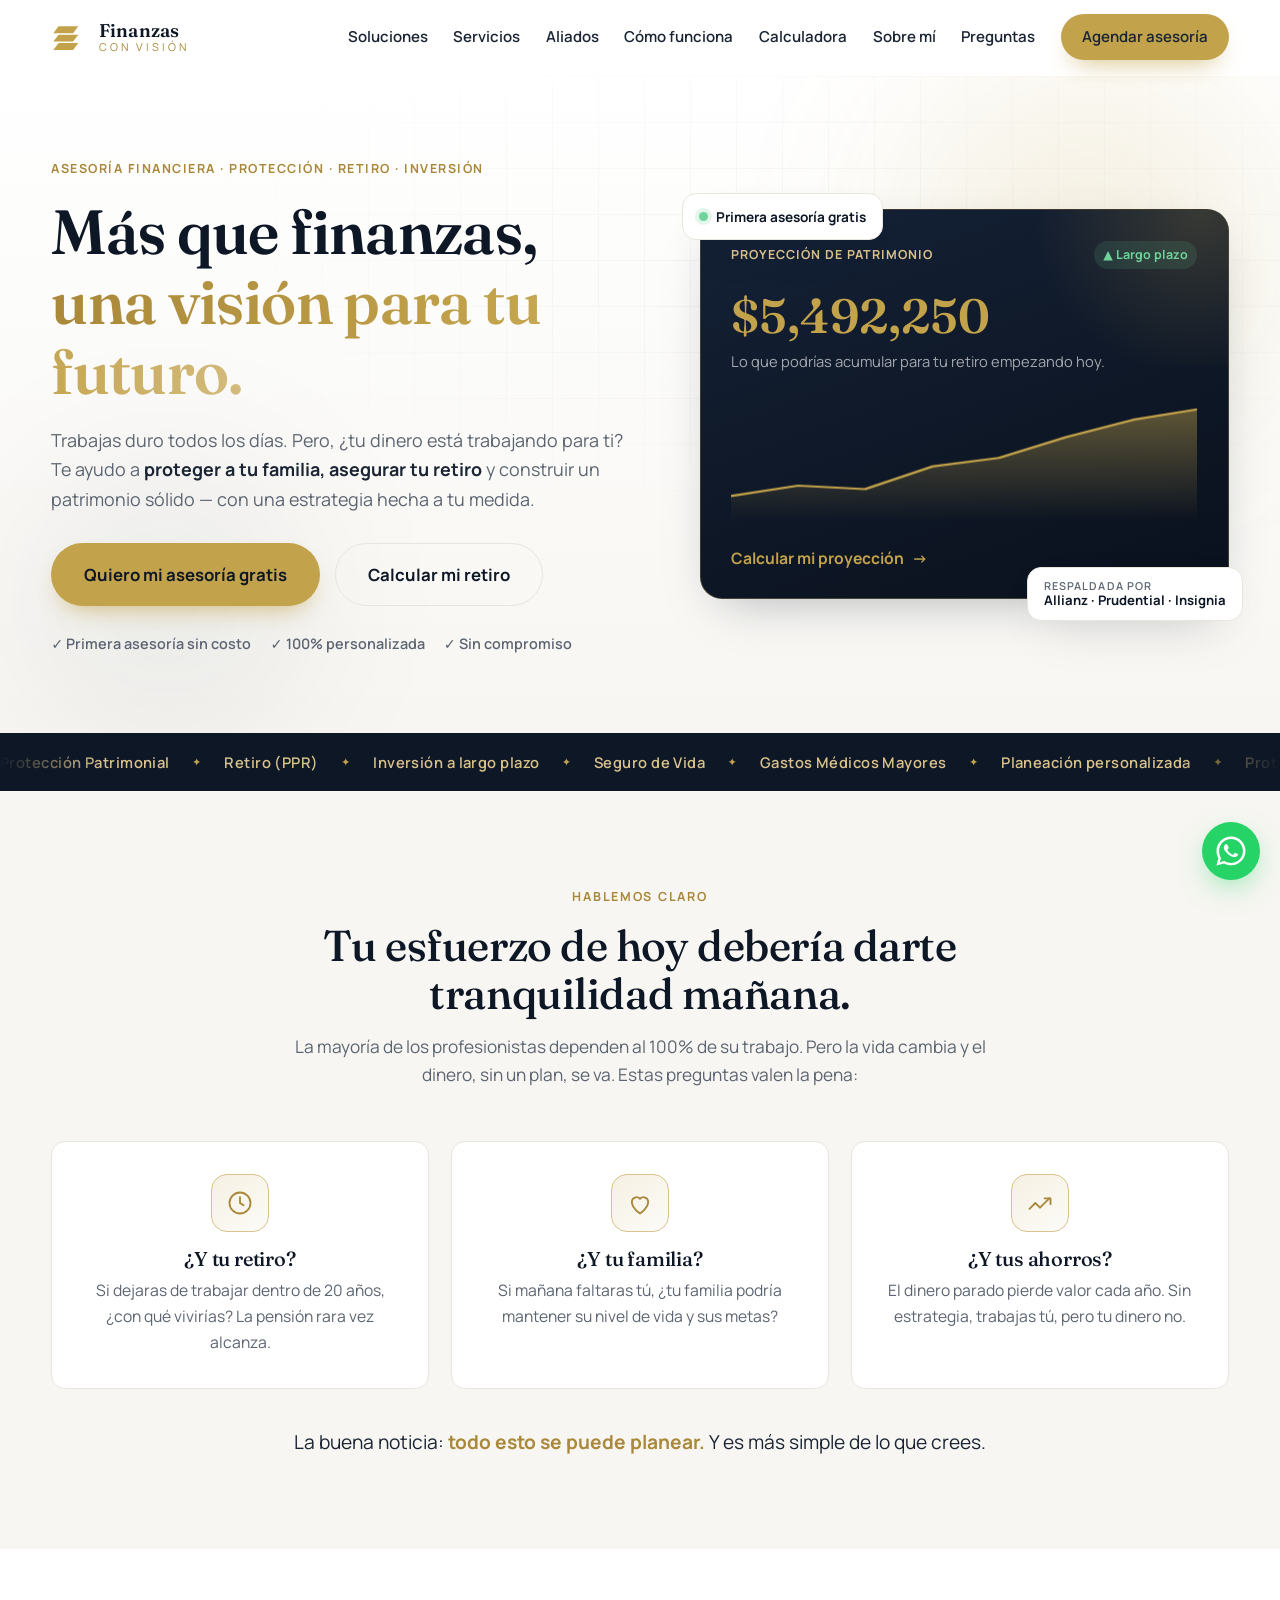
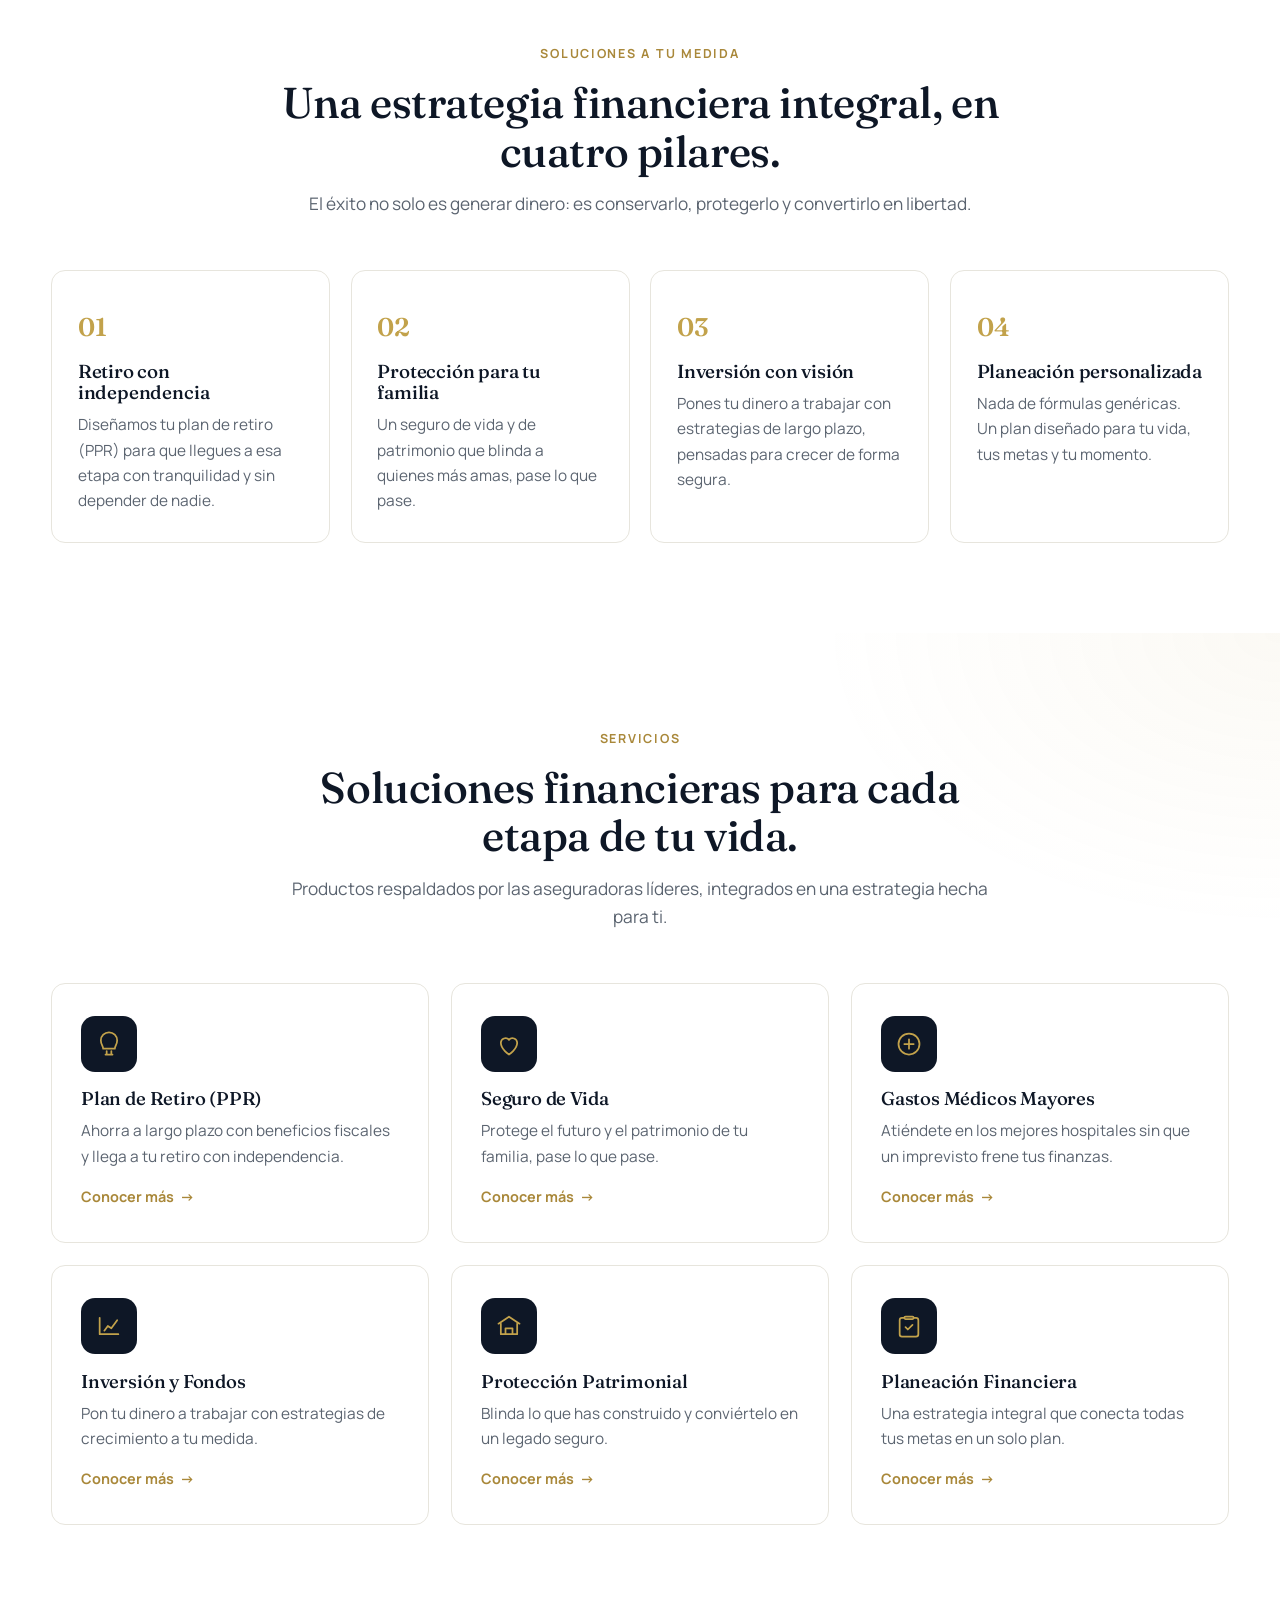
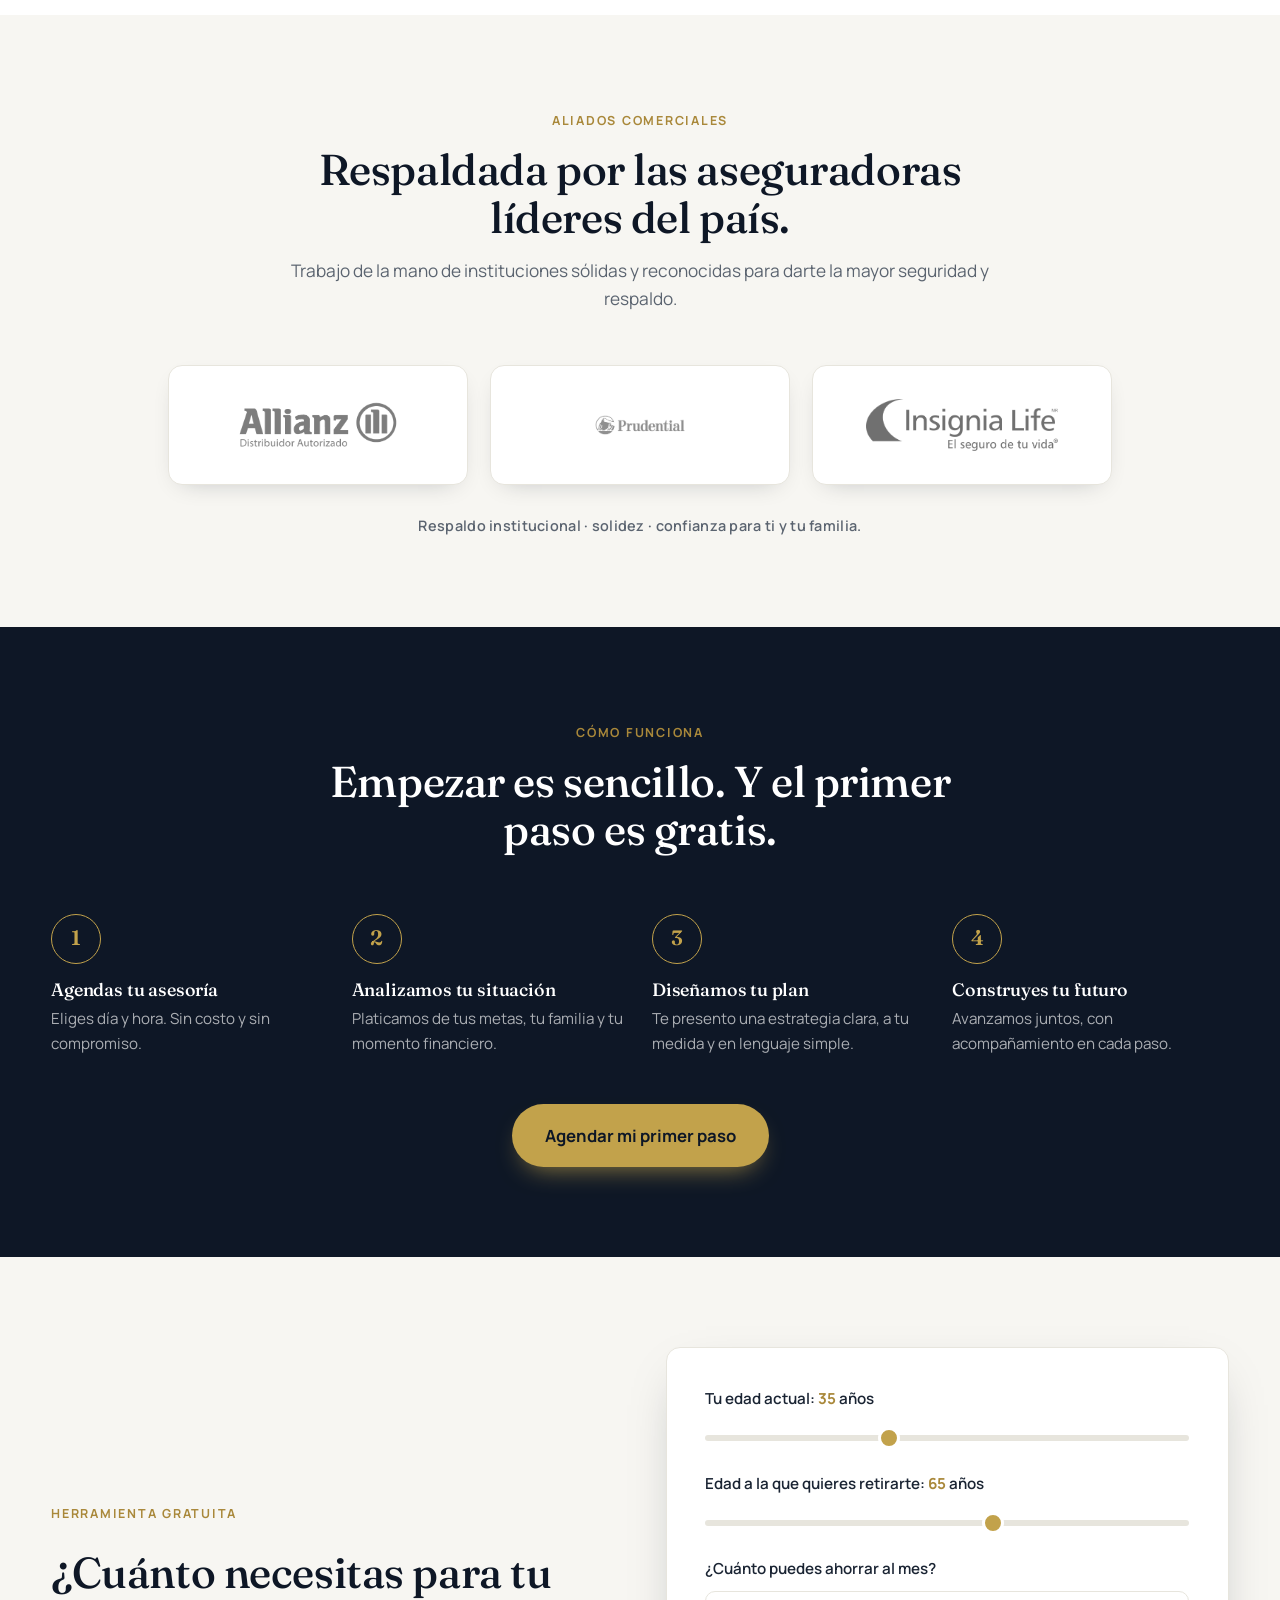
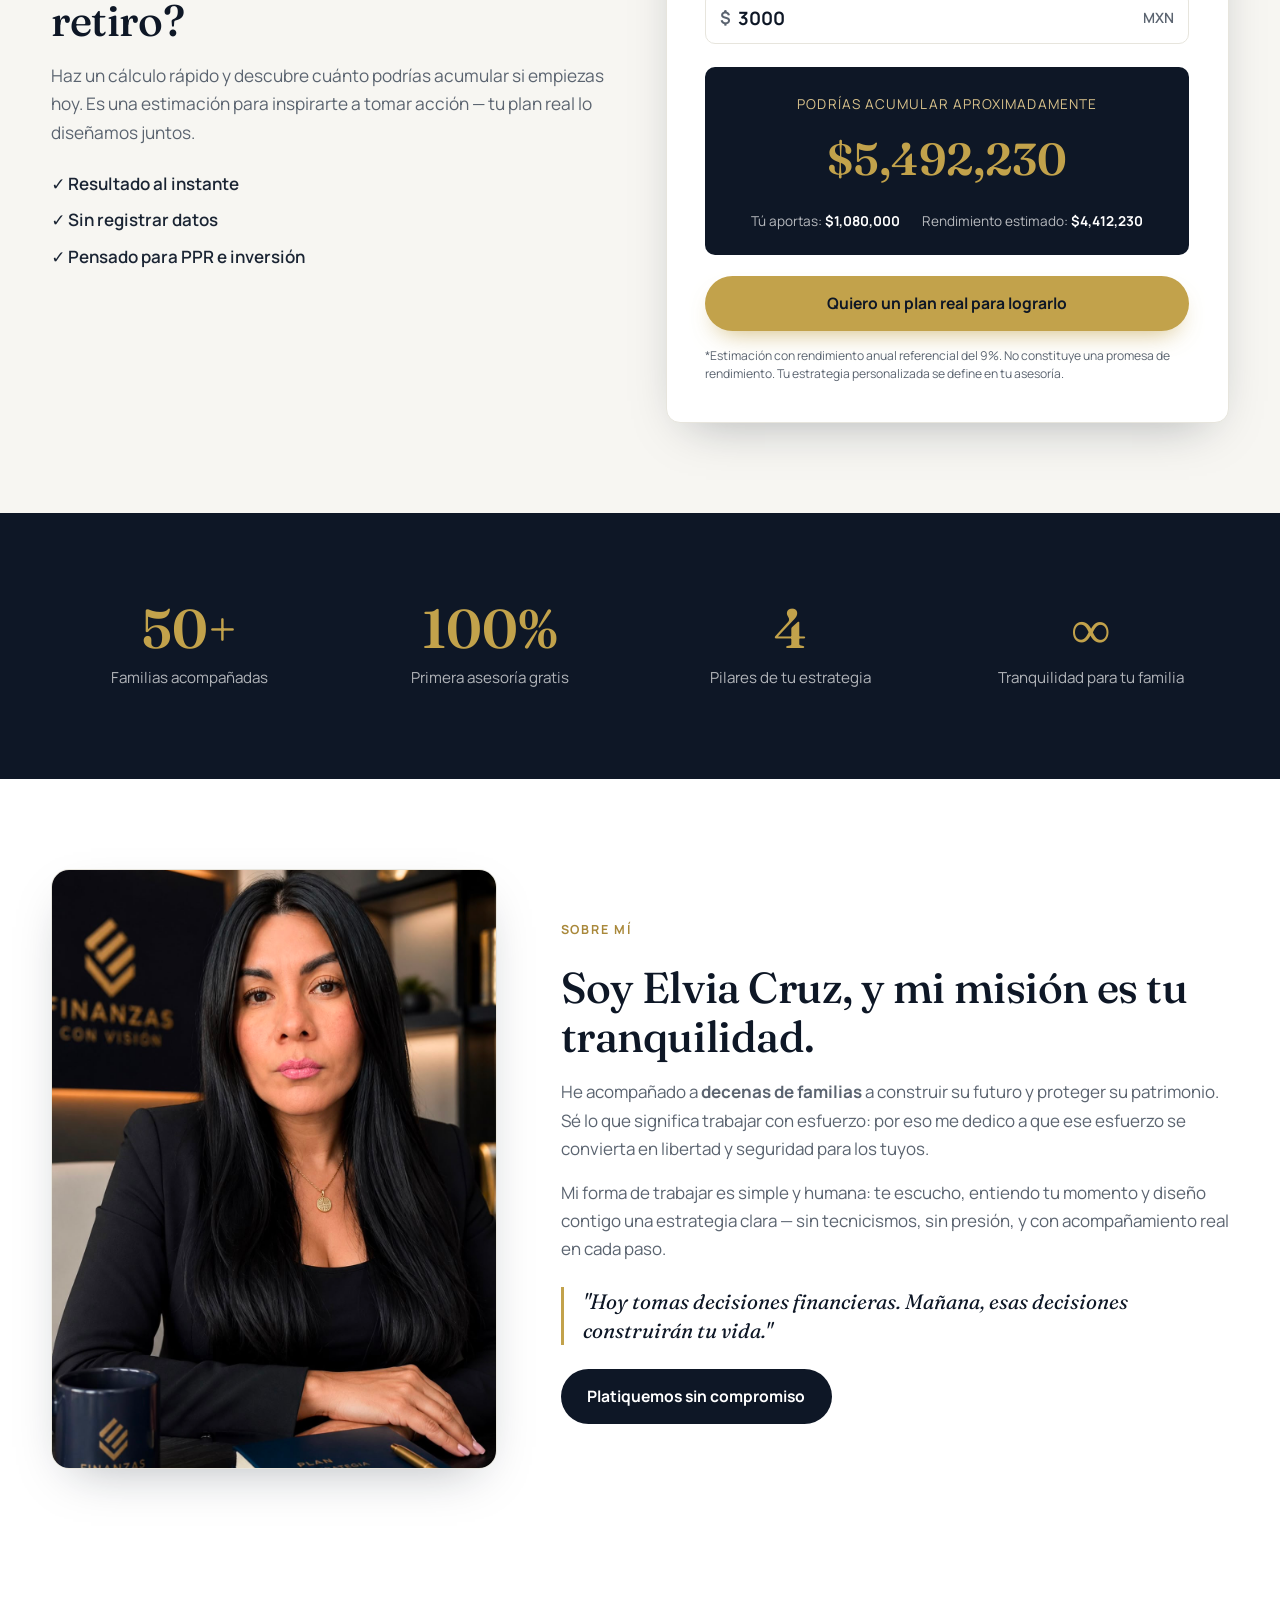
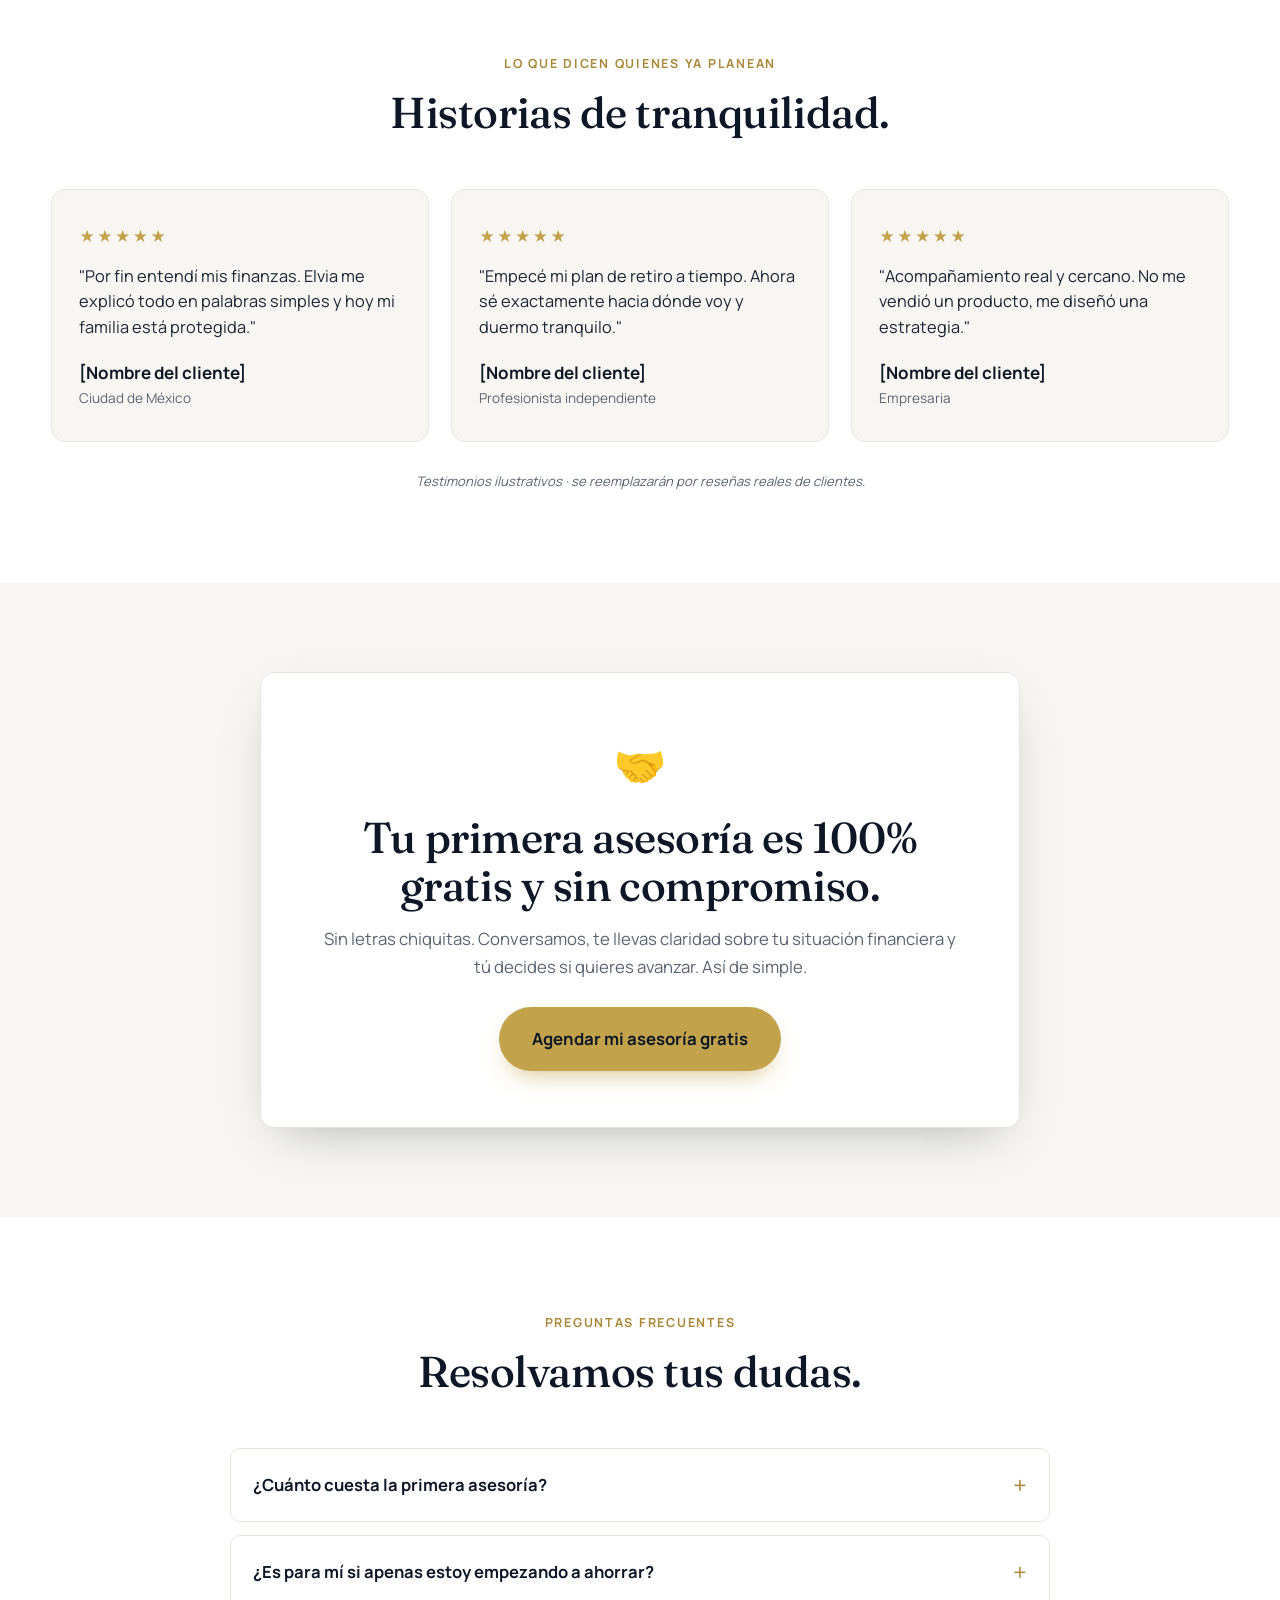
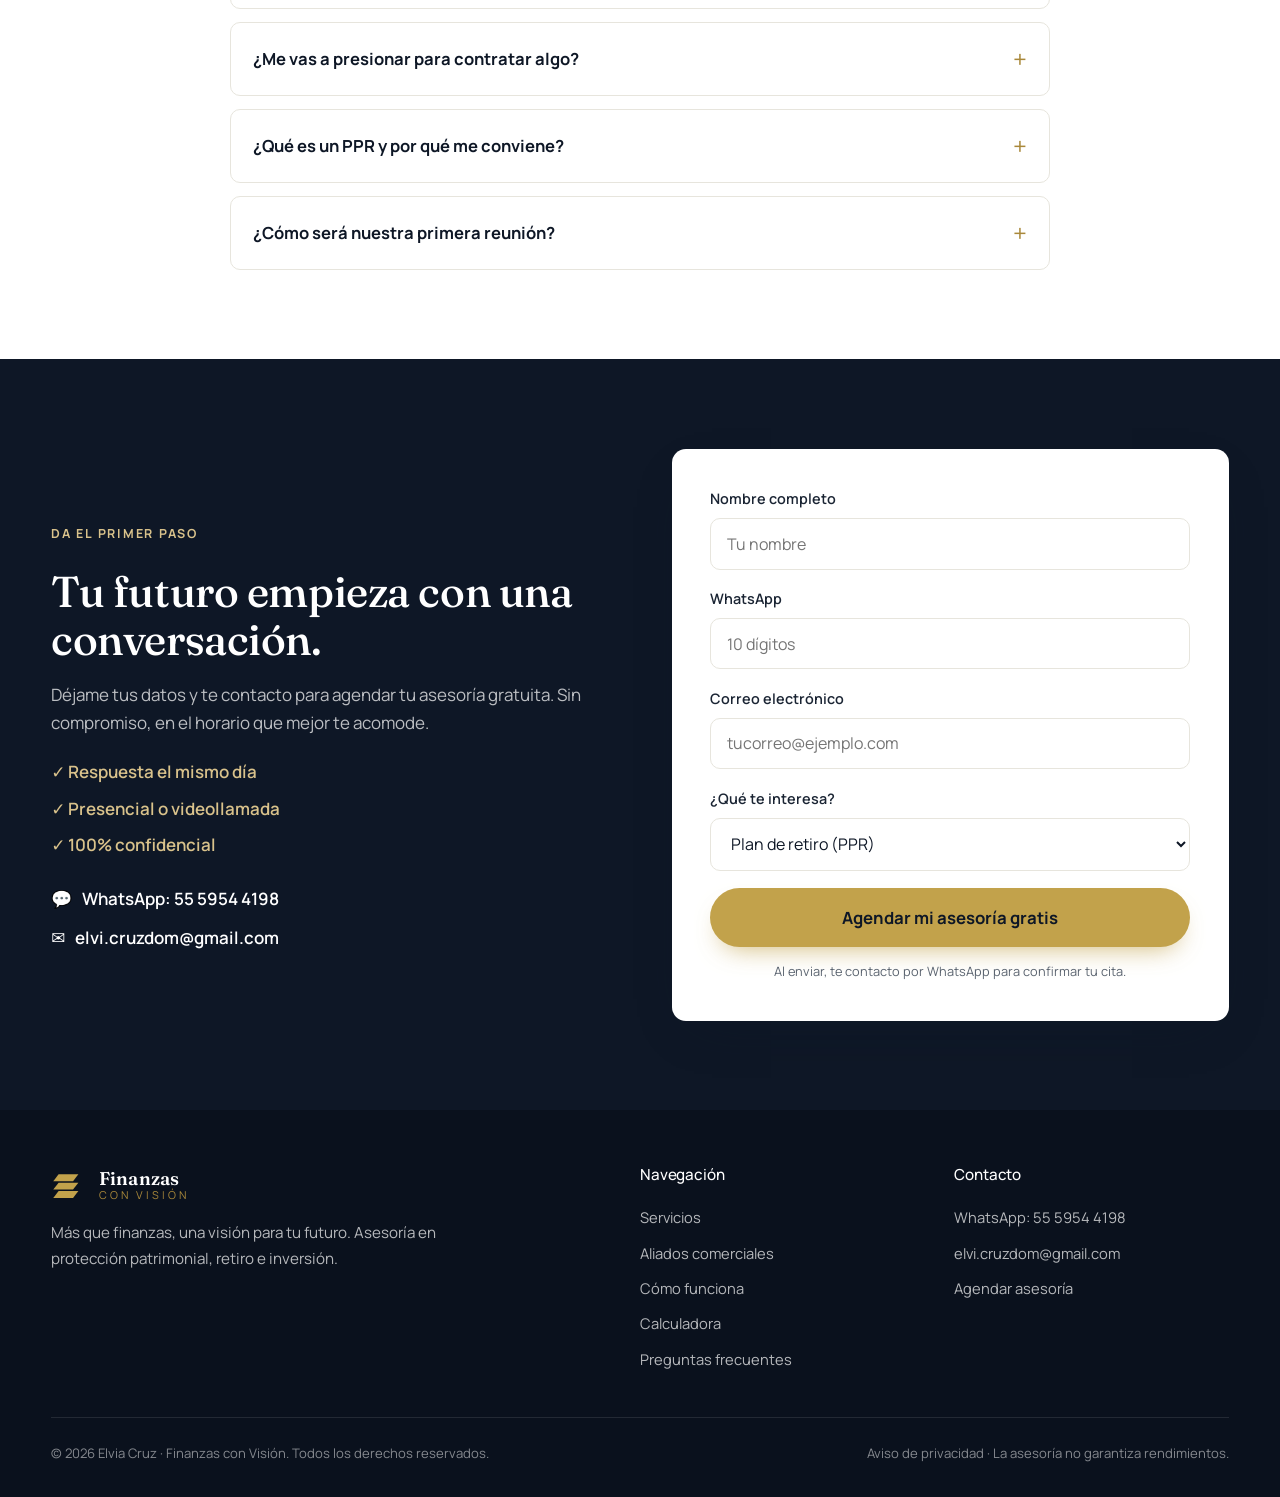
==== index.html @ ceccd6d0 "Add files via upload" ====
<!DOCTYPE html>
<html lang="es-MX">
<head>
  <meta charset="UTF-8" />
  <meta name="viewport" content="width=device-width, initial-scale=1.0" />
  <title>Elvia Cruz | Finanzas con Visión — Protege tu patrimonio, asegura tu retiro</title>
  <meta name="description" content="Más que finanzas, una visión para tu futuro. Asesoría financiera personalizada en protección patrimonial, retiro e inversión. Agenda tu primera asesoría gratis con Elvia Cruz." />
  <meta name="theme-color" content="#0E1726" />

  <!-- Open Graph -->
  <meta property="og:title" content="Elvia Cruz | Finanzas con Visión" />
  <meta property="og:description" content="Más que finanzas, una visión para tu futuro. Protege a tu familia y asegura tu retiro con una estrategia financiera a tu medida." />
  <meta property="og:type" content="website" />
  <meta property="og:image" content="assets/Elvy.jpeg" />

  <!-- Fonts -->
  <link rel="preconnect" href="https://fonts.googleapis.com" />
  <link rel="preconnect" href="https://fonts.gstatic.com" crossorigin />
  <link href="https://fonts.googleapis.com/css2?family=Fraunces:opsz,wght@9..144,400;9..144,500;9..144,600&family=Manrope:wght@400;500;600;700&display=swap" rel="stylesheet" />

  <link rel="icon" type="image/svg+xml" href="assets/logo.svg" />
  <link rel="stylesheet" href="css/index/index.css" />

  <!-- ===== META PIXEL (reemplazar PIXEL_ID) ===== -->
  <!-- <script>
    !function(f,b,e,v,n,t,s){if(f.fbq)return;n=f.fbq=function(){n.callMethod?
    n.callMethod.apply(n,arguments):n.queue.push(arguments)};if(!f._fbq)f._fbq=n;
    n.push=n;n.loaded=!0;n.version='2.0';n.queue=[];t=b.createElement(e);t.async=!0;
    t.src=v;s=b.getElementsByTagName(e)[0];s.parentNode.insertBefore(t,s)}(window,
    document,'script','https://connect.facebook.net/en_US/fbevents.js');
    fbq('init', 'PIXEL_ID'); fbq('track', 'PageView');
  </script> -->
</head>
<body>

  <!-- Barra de progreso de scroll -->
  <div class="scroll-progress" id="scrollProgress" aria-hidden="true"></div>

  <!-- ============ HEADER ============ -->
  <header class="site-header" id="header">
    <div class="container header-inner">
      <a href="#inicio" class="brand" aria-label="Finanzas con Visión - Inicio">
        <img src="assets/logo.svg" alt="" class="brand-mark" width="40" height="40" />
        <span class="brand-text">
          <strong>Finanzas</strong>
          <em>con visión</em>
        </span>
      </a>

      <nav class="nav" id="nav" aria-label="Navegación principal">
        <a href="#beneficios">Soluciones</a>
        <a href="#servicios">Servicios</a>
        <a href="#aliados">Aliados</a>
        <a href="#proceso">Cómo funciona</a>
        <a href="#calculadora">Calculadora</a>
        <a href="#sobre-mi">Sobre mí</a>
        <a href="#faq">Preguntas</a>
        <a href="#agenda" class="btn btn-gold nav-cta">Agendar asesoría</a>
      </nav>

      <button class="nav-toggle" id="navToggle" aria-label="Abrir menú" aria-expanded="false">
        <span></span><span></span><span></span>
      </button>
    </div>
  </header>

  <main>
    <!-- ============ HERO ============ -->
    <section class="hero" id="inicio">
      <div class="container hero-grid">
        <div class="hero-copy reveal">
          <span class="eyebrow">Asesoría financiera · Protección · Retiro · Inversión</span>
          <h1>Más que finanzas,<br><span class="text-gold">una visión para tu futuro.</span></h1>
          <p class="hero-sub">
            Trabajas duro todos los días. Pero, ¿tu dinero está trabajando para ti?
            Te ayudo a <strong>proteger a tu familia, asegurar tu retiro</strong> y construir
            un patrimonio sólido — con una estrategia hecha a tu medida.
          </p>
          <div class="hero-cta">
            <a href="#agenda" class="btn btn-gold btn-lg" data-cta="hero-agenda">Quiero mi asesoría gratis</a>
            <a href="#calculadora" class="btn btn-ghost btn-lg">Calcular mi retiro</a>
          </div>
          <ul class="hero-trust">
            <li>✓ Primera asesoría sin costo</li>
            <li>✓ 100% personalizada</li>
            <li>✓ Sin compromiso</li>
          </ul>
        </div>

        <div class="hero-visual reveal" data-delay="120">
          <div class="visual-card">
            <div class="visual-card-head">
              <span class="visual-tag">Proyección de patrimonio</span>
              <span class="visual-trend">▲ Largo plazo</span>
            </div>
            <strong class="visual-figure" id="heroFigure" data-to="5492250">$0</strong>
            <span class="visual-sub">Lo que podrías acumular para tu retiro empezando hoy.</span>

            <svg class="visual-chart" viewBox="0 0 320 150" preserveAspectRatio="none" aria-hidden="true">
              <defs>
                <linearGradient id="areaGrad" x1="0" y1="0" x2="0" y2="1">
                  <stop offset="0%" stop-color="#C2A24B" stop-opacity=".45" />
                  <stop offset="100%" stop-color="#C2A24B" stop-opacity="0" />
                </linearGradient>
              </defs>
              <path class="chart-area" d="M0,120 L46,108 L92,112 L138,86 L184,76 L230,52 L276,32 L320,20 L320,150 L0,150 Z" fill="url(#areaGrad)" />
              <path class="chart-line" d="M0,120 L46,108 L92,112 L138,86 L184,76 L230,52 L276,32 L320,20" fill="none" stroke="#C2A24B" stroke-width="2.5" stroke-linecap="round" stroke-linejoin="round" />
            </svg>

            <a href="#calculadora" class="visual-cta">Calcular mi proyección <span aria-hidden="true">→</span></a>
          </div>

          <div class="visual-pill visual-pill--top">
            <span class="pill-dot" aria-hidden="true"></span>
            Primera asesoría gratis
          </div>
          <div class="visual-pill visual-pill--bottom">
            <span class="pill-label">Respaldada por</span>
            <strong>Allianz · Prudential · Insignia</strong>
          </div>
        </div>
      </div>
      <div class="hero-bg" aria-hidden="true">
        <span class="aurora aurora-1"></span>
        <span class="aurora aurora-2"></span>
        <span class="grid-overlay"></span>
      </div>
    </section>

    <!-- ============ MARQUEE / VALORES ============ -->
    <div class="strip" aria-hidden="true">
      <div class="marquee">
        <div class="marquee-track">
          <span>Protección Patrimonial</span><i>✦</i>
          <span>Retiro (PPR)</span><i>✦</i>
          <span>Inversión a largo plazo</span><i>✦</i>
          <span>Seguro de Vida</span><i>✦</i>
          <span>Gastos Médicos Mayores</span><i>✦</i>
          <span>Planeación personalizada</span><i>✦</i>
          <span>Protección Patrimonial</span><i>✦</i>
          <span>Retiro (PPR)</span><i>✦</i>
          <span>Inversión a largo plazo</span><i>✦</i>
          <span>Seguro de Vida</span><i>✦</i>
          <span>Gastos Médicos Mayores</span><i>✦</i>
          <span>Planeación personalizada</span><i>✦</i>
        </div>
      </div>
    </div>

    <!-- ============ PROBLEMA ============ -->
    <section class="section problema" id="problema">
      <div class="container">
        <div class="section-head reveal">
          <span class="kicker">Hablemos claro</span>
          <h2>Tu esfuerzo de hoy debería darte tranquilidad mañana.</h2>
          <p class="section-lead">
            La mayoría de los profesionistas dependen al 100% de su trabajo. Pero la vida cambia
            y el dinero, sin un plan, se va. Estas preguntas valen la pena:
          </p>
        </div>
        <div class="cards-3">
          <article class="pain-card reveal">
            <span class="pain-icon" aria-hidden="true">
              <svg viewBox="0 0 24 24" fill="none" stroke="currentColor" stroke-width="1.6" stroke-linecap="round" stroke-linejoin="round"><circle cx="12" cy="12" r="9"/><path d="M12 7v5l3 2"/></svg>
            </span>
            <h3>¿Y tu retiro?</h3>
            <p>Si dejaras de trabajar dentro de 20 años, ¿con qué vivirías? La pensión rara vez alcanza.</p>
          </article>
          <article class="pain-card reveal" data-delay="100">
            <span class="pain-icon" aria-hidden="true">
              <svg viewBox="0 0 24 24" fill="none" stroke="currentColor" stroke-width="1.6" stroke-linecap="round" stroke-linejoin="round"><path d="M12 21s-7-4.5-7-10a4 4 0 0 1 7-2.6A4 4 0 0 1 19 11c0 5.5-7 10-7 10z"/></svg>
            </span>
            <h3>¿Y tu familia?</h3>
            <p>Si mañana faltaras tú, ¿tu familia podría mantener su nivel de vida y sus metas?</p>
          </article>
          <article class="pain-card reveal" data-delay="200">
            <span class="pain-icon" aria-hidden="true">
              <svg viewBox="0 0 24 24" fill="none" stroke="currentColor" stroke-width="1.6" stroke-linecap="round" stroke-linejoin="round"><path d="M3 17l5-5 4 4 8-8"/><path d="M16 8h5v5"/></svg>
            </span>
            <h3>¿Y tus ahorros?</h3>
            <p>El dinero parado pierde valor cada año. Sin estrategia, trabajas tú, pero tu dinero no.</p>
          </article>
        </div>
        <p class="problema-close reveal">
          La buena noticia: <strong>todo esto se puede planear.</strong> Y es más simple de lo que crees.
        </p>
      </div>
    </section>

    <!-- ============ BENEFICIOS / PILARES ============ -->
    <section class="section beneficios" id="beneficios">
      <div class="container">
        <div class="section-head reveal">
          <span class="kicker">Soluciones a tu medida</span>
          <h2>Una estrategia financiera integral, en cuatro pilares.</h2>
          <p class="section-lead">El éxito no solo es generar dinero: es conservarlo, protegerlo y convertirlo en libertad.</p>
        </div>
        <div class="cards-4">
          <article class="benefit-card reveal">
            <span class="benefit-num">01</span>
            <h3>Retiro con independencia</h3>
            <p>Diseñamos tu plan de retiro (PPR) para que llegues a esa etapa con tranquilidad y sin depender de nadie.</p>
          </article>
          <article class="benefit-card reveal" data-delay="80">
            <span class="benefit-num">02</span>
            <h3>Protección para tu familia</h3>
            <p>Un seguro de vida y de patrimonio que blinda a quienes más amas, pase lo que pase.</p>
          </article>
          <article class="benefit-card reveal" data-delay="160">
            <span class="benefit-num">03</span>
            <h3>Inversión con visión</h3>
            <p>Pones tu dinero a trabajar con estrategias de largo plazo, pensadas para crecer de forma segura.</p>
          </article>
          <article class="benefit-card reveal" data-delay="240">
            <span class="benefit-num">04</span>
            <h3>Planeación personalizada</h3>
            <p>Nada de fórmulas genéricas. Un plan diseñado para tu vida, tus metas y tu momento.</p>
          </article>
        </div>
      </div>
    </section>

    <!-- ============ SERVICIOS ============ -->
    <section class="section servicios" id="servicios">
      <div class="container">
        <div class="section-head reveal">
          <span class="kicker">Servicios</span>
          <h2>Soluciones financieras para cada etapa de tu vida.</h2>
          <p class="section-lead">Productos respaldados por las aseguradoras líderes, integrados en una estrategia hecha para ti.</p>
        </div>
        <div class="services-grid">
          <a class="service-card reveal" href="retiro.html">
            <span class="service-icon" aria-hidden="true">
              <svg viewBox="0 0 24 24" fill="none" stroke="currentColor" stroke-width="1.5" stroke-linecap="round" stroke-linejoin="round"><path d="M12 2a7 7 0 0 1 7 7c0 3-2 5-2 7H7c0-2-2-4-2-7a7 7 0 0 1 7-7z"/><path d="M9 21h6M10 18v3M14 18v3"/></svg>
            </span>
            <h3>Plan de Retiro (PPR)</h3>
            <p>Ahorra a largo plazo con beneficios fiscales y llega a tu retiro con independencia.</p>
            <span class="service-more">Conocer más <span aria-hidden="true">→</span></span>
          </a>
          <a class="service-card reveal" data-delay="80" href="seguro-vida.html">
            <span class="service-icon" aria-hidden="true">
              <svg viewBox="0 0 24 24" fill="none" stroke="currentColor" stroke-width="1.5" stroke-linecap="round" stroke-linejoin="round"><path d="M12 21s-7-4.5-7-10a4 4 0 0 1 7-2.6A4 4 0 0 1 19 11c0 5.5-7 10-7 10z"/></svg>
            </span>
            <h3>Seguro de Vida</h3>
            <p>Protege el futuro y el patrimonio de tu familia, pase lo que pase.</p>
            <span class="service-more">Conocer más <span aria-hidden="true">→</span></span>
          </a>
          <a class="service-card reveal" data-delay="160" href="gastos-medicos.html">
            <span class="service-icon" aria-hidden="true">
              <svg viewBox="0 0 24 24" fill="none" stroke="currentColor" stroke-width="1.5" stroke-linecap="round" stroke-linejoin="round"><path d="M12 8v8M8 12h8"/><circle cx="12" cy="12" r="9"/></svg>
            </span>
            <h3>Gastos Médicos Mayores</h3>
            <p>Atiéndete en los mejores hospitales sin que un imprevisto frene tus finanzas.</p>
            <span class="service-more">Conocer más <span aria-hidden="true">→</span></span>
          </a>
          <a class="service-card reveal" data-delay="240" href="inversion.html">
            <span class="service-icon" aria-hidden="true">
              <svg viewBox="0 0 24 24" fill="none" stroke="currentColor" stroke-width="1.5" stroke-linecap="round" stroke-linejoin="round"><path d="M4 19V5M4 19h16M8 16l3-4 3 2 5-7"/></svg>
            </span>
            <h3>Inversión y Fondos</h3>
            <p>Pon tu dinero a trabajar con estrategias de crecimiento a tu medida.</p>
            <span class="service-more">Conocer más <span aria-hidden="true">→</span></span>
          </a>
          <a class="service-card reveal" data-delay="320" href="proteccion-patrimonial.html">
            <span class="service-icon" aria-hidden="true">
              <svg viewBox="0 0 24 24" fill="none" stroke="currentColor" stroke-width="1.5" stroke-linecap="round" stroke-linejoin="round"><path d="M3 10l9-6 9 6"/><path d="M5 10v9h14v-9M9 19v-5h6v5"/></svg>
            </span>
            <h3>Protección Patrimonial</h3>
            <p>Blinda lo que has construido y conviértelo en un legado seguro.</p>
            <span class="service-more">Conocer más <span aria-hidden="true">→</span></span>
          </a>
          <a class="service-card reveal" data-delay="400" href="planeacion-financiera.html">
            <span class="service-icon" aria-hidden="true">
              <svg viewBox="0 0 24 24" fill="none" stroke="currentColor" stroke-width="1.5" stroke-linecap="round" stroke-linejoin="round"><path d="M9 4h6a1 1 0 0 1 1 1v0a1 1 0 0 1-1 1H9a1 1 0 0 1-1-1v0a1 1 0 0 1 1-1z"/><path d="M8 5H6a2 2 0 0 0-2 2v12a2 2 0 0 0 2 2h12a2 2 0 0 0 2-2V7a2 2 0 0 0-2-2h-2"/><path d="M9 13l2 2 4-4"/></svg>
            </span>
            <h3>Planeación Financiera</h3>
            <p>Una estrategia integral que conecta todas tus metas en un solo plan.</p>
            <span class="service-more">Conocer más <span aria-hidden="true">→</span></span>
          </a>
        </div>
      </div>
    </section>

    <!-- ============ ALIADOS COMERCIALES ============ -->
    <section class="section aliados" id="aliados">
      <div class="container">
        <div class="section-head reveal">
          <span class="kicker">Aliados comerciales</span>
          <h2>Respaldada por las aseguradoras líderes del país.</h2>
          <p class="section-lead">Trabajo de la mano de instituciones sólidas y reconocidas para darte la mayor seguridad y respaldo.</p>
        </div>
        <div class="partners reveal">
          <!-- Coloca los logos en /assets (allianz.png, prudential.png, insignia-life.png). Si falta el archivo, se muestra el nombre. -->
          <div class="partner">
            <img src="assets/allianz-distribuidor-autorizado.png" alt="Allianz" onerror="this.replaceWith(Object.assign(document.createElement('span'),{className:'partner-name',textContent:'Allianz'}))" />
          </div>
          <div class="partner">
            <img src="assets/Prudential-Financial-Logo.png" alt="Prudential" onerror="this.replaceWith(Object.assign(document.createElement('span'),{className:'partner-name',textContent:'Prudential'}))" />
          </div>
          <div class="partner">
            <img src="assets/logo insignia.png" alt="Insignia Life" onerror="this.replaceWith(Object.assign(document.createElement('span'),{className:'partner-name',textContent:'Insignia Life'}))" />
          </div>
        </div>
        <p class="partners-note reveal">Respaldo institucional · solidez · confianza para ti y tu familia.</p>
      </div>
    </section>

    <!-- ============ PROCESO ============ -->
    <section class="section proceso" id="proceso">
      <div class="container">
        <div class="section-head reveal light">
          <span class="kicker">Cómo funciona</span>
          <h2>Empezar es sencillo. Y el primer paso es gratis.</h2>
        </div>
        <ol class="steps">
          <li class="step reveal">
            <span class="step-num">1</span>
            <h3>Agendas tu asesoría</h3>
            <p>Eliges día y hora. Sin costo y sin compromiso.</p>
          </li>
          <li class="step reveal" data-delay="100">
            <span class="step-num">2</span>
            <h3>Analizamos tu situación</h3>
            <p>Platicamos de tus metas, tu familia y tu momento financiero.</p>
          </li>
          <li class="step reveal" data-delay="200">
            <span class="step-num">3</span>
            <h3>Diseñamos tu plan</h3>
            <p>Te presento una estrategia clara, a tu medida y en lenguaje simple.</p>
          </li>
          <li class="step reveal" data-delay="300">
            <span class="step-num">4</span>
            <h3>Construyes tu futuro</h3>
            <p>Avanzamos juntos, con acompañamiento en cada paso.</p>
          </li>
        </ol>
        <div class="proceso-cta reveal">
          <a href="#agenda" class="btn btn-gold btn-lg">Agendar mi primer paso</a>
        </div>
      </div>
    </section>

    <!-- ============ CALCULADORA ============ -->
    <section class="section calculadora" id="calculadora">
      <div class="container calc-grid">
        <div class="calc-intro reveal">
          <span class="kicker">Herramienta gratuita</span>
          <h2>¿Cuánto necesitas para tu retiro?</h2>
          <p class="section-lead">
            Haz un cálculo rápido y descubre cuánto podrías acumular si empiezas hoy.
            Es una estimación para inspirarte a tomar acción — tu plan real lo diseñamos juntos.
          </p>
          <ul class="calc-points">
            <li>✓ Resultado al instante</li>
            <li>✓ Sin registrar datos</li>
            <li>✓ Pensado para PPR e inversión</li>
          </ul>
        </div>

        <div class="calc-card reveal" data-delay="120">
          <form id="calcForm" class="calc-form" novalidate>
            <div class="field">
              <label for="edad">Tu edad actual: <output id="edadOut">35</output> años</label>
              <input type="range" id="edad" min="20" max="60" value="35" step="1" />
            </div>
            <div class="field">
              <label for="retiro">Edad a la que quieres retirarte: <output id="retiroOut">65</output> años</label>
              <input type="range" id="retiro" min="50" max="75" value="65" step="1" />
            </div>
            <div class="field">
              <label for="aporte">¿Cuánto puedes ahorrar al mes?</label>
              <div class="input-money">
                <span>$</span>
                <input type="number" id="aporte" min="500" step="500" value="3000" inputmode="numeric" />
                <small>MXN</small>
              </div>
            </div>

            <div class="calc-result" id="calcResult" aria-live="polite">
              <span class="calc-result-label">Podrías acumular aproximadamente</span>
              <strong class="calc-result-value" id="calcTotal">$0</strong>
              <div class="calc-breakdown">
                <span>Tú aportas: <b id="calcAportado">$0</b></span>
                <span>Rendimiento estimado: <b id="calcRendimiento">$0</b></span>
              </div>
            </div>

            <a href="#agenda" class="btn btn-gold btn-block" data-cta="calc-agenda">Quiero un plan real para lograrlo</a>
            <p class="calc-disclaimer">*Estimación con rendimiento anual referencial del 9%. No constituye una promesa de rendimiento. Tu estrategia personalizada se define en tu asesoría.</p>
          </form>
        </div>
      </div>
    </section>

    <!-- ============ ESTADÍSTICAS ============ -->
    <section class="section stats">
      <div class="container stats-grid">
        <div class="stat reveal">
          <strong class="stat-num" data-count="50" data-suffix="+">0</strong>
          <span>Familias acompañadas</span>
        </div>
        <div class="stat reveal" data-delay="100">
          <strong class="stat-num" data-count="100" data-suffix="%">0</strong>
          <span>Primera asesoría gratis</span>
        </div>
        <div class="stat reveal" data-delay="200">
          <strong class="stat-num" data-count="4" data-suffix="">0</strong>
          <span>Pilares de tu estrategia</span>
        </div>
        <div class="stat reveal" data-delay="300">
          <strong class="stat-num" data-count="0" data-suffix="" data-text="∞">0</strong>
          <span>Tranquilidad para tu familia</span>
        </div>
      </div>
    </section>

    <!-- ============ SOBRE MÍ ============ -->
    <section class="section sobre-mi" id="sobre-mi">
      <div class="container sobre-grid">
        <div class="sobre-photo reveal">
          <img src="assets/Elvy.jpeg" alt="Elvia Cruz en su oficina" width="480" height="600" />
        </div>
        <div class="sobre-copy reveal" data-delay="120">
          <span class="kicker">Sobre mí</span>
          <h2>Soy Elvia Cruz, y mi misión es tu tranquilidad.</h2>
          <p>
            He acompañado a <strong>decenas de familias</strong> a construir su futuro y proteger su
            patrimonio. Sé lo que significa trabajar con esfuerzo: por eso me dedico a que ese esfuerzo
            se convierta en libertad y seguridad para los tuyos.
          </p>
          <p>
            Mi forma de trabajar es simple y humana: te escucho, entiendo tu momento y diseño contigo
            una estrategia clara — sin tecnicismos, sin presión, y con acompañamiento real en cada paso.
          </p>
          <blockquote>
            "Hoy tomas decisiones financieras. Mañana, esas decisiones construirán tu vida."
          </blockquote>
          <a href="#agenda" class="btn btn-dark">Platiquemos sin compromiso</a>
        </div>
      </div>
    </section>

    <!-- ============ TESTIMONIOS ============ -->
    <section class="section testimonios" id="testimonios">
      <div class="container">
        <div class="section-head reveal">
          <span class="kicker">Lo que dicen quienes ya planean</span>
          <h2>Historias de tranquilidad.</h2>
        </div>
        <div class="cards-3">
          <!-- [TESTIMONIO PENDIENTE] Reemplazar con testimonios reales -->
          <figure class="testi-card reveal">
            <div class="stars">★★★★★</div>
            <blockquote>"Por fin entendí mis finanzas. Elvia me explicó todo en palabras simples y hoy mi familia está protegida."</blockquote>
            <figcaption><strong>[Nombre del cliente]</strong><span>Ciudad de México</span></figcaption>
          </figure>
          <figure class="testi-card reveal" data-delay="100">
            <div class="stars">★★★★★</div>
            <blockquote>"Empecé mi plan de retiro a tiempo. Ahora sé exactamente hacia dónde voy y duermo tranquilo."</blockquote>
            <figcaption><strong>[Nombre del cliente]</strong><span>Profesionista independiente</span></figcaption>
          </figure>
          <figure class="testi-card reveal" data-delay="200">
            <div class="stars">★★★★★</div>
            <blockquote>"Acompañamiento real y cercano. No me vendió un producto, me diseñó una estrategia."</blockquote>
            <figcaption><strong>[Nombre del cliente]</strong><span>Empresaria</span></figcaption>
          </figure>
        </div>
        <p class="testi-note reveal">Testimonios ilustrativos · se reemplazarán por reseñas reales de clientes.</p>
      </div>
    </section>

    <!-- ============ GARANTÍA ============ -->
    <section class="section garantia">
      <div class="container garantia-box reveal">
        <span class="garantia-icon" aria-hidden="true">🤝</span>
        <h2>Tu primera asesoría es 100% gratis y sin compromiso.</h2>
        <p>Sin letras chiquitas. Conversamos, te llevas claridad sobre tu situación financiera y tú decides si quieres avanzar. Así de simple.</p>
        <a href="#agenda" class="btn btn-gold btn-lg">Agendar mi asesoría gratis</a>
      </div>
    </section>

    <!-- ============ FAQ ============ -->
    <section class="section faq" id="faq">
      <div class="container faq-wrap">
        <div class="section-head reveal">
          <span class="kicker">Preguntas frecuentes</span>
          <h2>Resolvamos tus dudas.</h2>
        </div>
        <div class="faq-list">
          <details class="faq-item reveal">
            <summary>¿Cuánto cuesta la primera asesoría?</summary>
            <p>Nada. La primera asesoría es completamente gratuita y sin compromiso. Mi objetivo es que te lleves claridad sobre tus finanzas.</p>
          </details>
          <details class="faq-item reveal">
            <summary>¿Es para mí si apenas estoy empezando a ahorrar?</summary>
            <p>Sí. De hecho, mientras antes empieces, mejor. Diseñamos un plan acorde a tu momento, sin importar con cuánto comiences.</p>
          </details>
          <details class="faq-item reveal">
            <summary>¿Me vas a presionar para contratar algo?</summary>
            <p>Para nada. Te presento opciones claras y tú decides a tu ritmo. Mi trabajo es asesorarte, no presionarte.</p>
          </details>
          <details class="faq-item reveal">
            <summary>¿Qué es un PPR y por qué me conviene?</summary>
            <p>Es un Plan Personal de Retiro: un instrumento para ahorrar a largo plazo con beneficios fiscales. Te lo explico en simple durante tu asesoría.</p>
          </details>
          <details class="faq-item reveal">
            <summary>¿Cómo será nuestra primera reunión?</summary>
            <p>Puede ser presencial o por videollamada. Platicamos de tus metas y tu situación, y de ahí parto para diseñar tu estrategia.</p>
          </details>
        </div>
      </div>
    </section>

    <!-- ============ AGENDA / FORMULARIO ============ -->
    <section class="section agenda" id="agenda">
      <div class="container agenda-grid">
        <div class="agenda-copy reveal">
          <span class="kicker light">Da el primer paso</span>
          <h2>Tu futuro empieza con una conversación.</h2>
          <p>Déjame tus datos y te contacto para agendar tu asesoría gratuita. Sin compromiso, en el horario que mejor te acomode.</p>
          <ul class="agenda-list">
            <li>✓ Respuesta el mismo día</li>
            <li>✓ Presencial o videollamada</li>
            <li>✓ 100% confidencial</li>
          </ul>
          <div class="agenda-contact">
            <a href="https://wa.me/525559544198?text=Hola%20Elvia%2C%20quiero%20agendar%20mi%20asesor%C3%ADa%20gratuita" class="contact-line" target="_blank" rel="noopener">
              <span aria-hidden="true">💬</span> WhatsApp: 55 5954 4198
            </a>
            <a href="mailto:elvi.cruzdom@gmail.com" class="contact-line">
              <span aria-hidden="true">✉️</span> elvi.cruzdom@gmail.com
            </a>
          </div>
        </div>

        <div class="agenda-card reveal" data-delay="120">
          <form id="leadForm" class="lead-form" novalidate>
            <div class="field">
              <label for="nombre">Nombre completo</label>
              <input type="text" id="nombre" name="nombre" required placeholder="Tu nombre" autocomplete="name" />
            </div>
            <div class="field">
              <label for="whatsapp">WhatsApp</label>
              <input type="tel" id="whatsapp" name="whatsapp" required placeholder="10 dígitos" autocomplete="tel" inputmode="numeric" />
            </div>
            <div class="field">
              <label for="email">Correo electrónico</label>
              <input type="email" id="email" name="email" required placeholder="tucorreo@ejemplo.com" autocomplete="email" />
            </div>
            <div class="field">
              <label for="interes">¿Qué te interesa?</label>
              <select id="interes" name="interes">
                <option value="Retiro (PPR)">Plan de retiro (PPR)</option>
                <option value="Protección / Seguro de Vida">Protección y seguro de vida</option>
                <option value="Inversión">Inversión</option>
                <option value="Planeación integral">Planeación financiera integral</option>
                <option value="No estoy seguro">Aún no lo sé / quiero orientación</option>
              </select>
            </div>
            <button type="submit" class="btn btn-gold btn-block btn-lg" data-cta="form-submit">Agendar mi asesoría gratis</button>
            <p class="form-note">Al enviar, te contacto por WhatsApp para confirmar tu cita.</p>
            <p class="form-success" id="formSuccess" hidden>✓ ¡Listo! Te redirijo a WhatsApp para confirmar tu asesoría…</p>
          </form>

          <!-- ===== CALENDLY (opcional): descomentar y poner tu URL =====
          <div class="calendly-inline-widget" data-url="https://calendly.com/TU-USUARIO/asesoria" style="min-width:320px;height:630px;"></div>
          <script src="https://assets.calendly.com/assets/external/widget.js" async></script>
          -->
        </div>
      </div>
    </section>
  </main>

  <!-- ============ FOOTER ============ -->
  <footer class="site-footer">
    <div class="container footer-grid">
      <div class="footer-brand">
        <a href="#inicio" class="brand brand--footer">
          <img src="assets/logo.svg" alt="" class="brand-mark" width="44" height="44" />
          <span class="brand-text">
            <strong>Finanzas</strong>
            <em>con visión</em>
          </span>
        </a>
        <p>Más que finanzas, una visión para tu futuro. Asesoría en protección patrimonial, retiro e inversión.</p>
      </div>
      <div class="footer-col">
        <h4>Navegación</h4>
        <a href="#servicios">Servicios</a>
        <a href="#aliados">Aliados comerciales</a>
        <a href="#proceso">Cómo funciona</a>
        <a href="#calculadora">Calculadora</a>
        <a href="#faq">Preguntas frecuentes</a>
      </div>
      <div class="footer-col">
        <h4>Contacto</h4>
        <a href="https://wa.me/525559544198" target="_blank" rel="noopener">WhatsApp: 55 5954 4198</a>
        <a href="mailto:elvi.cruzdom@gmail.com">elvi.cruzdom@gmail.com</a>
        <a href="#agenda">Agendar asesoría</a>
      </div>
    </div>
    <div class="container footer-bottom">
      <span>© <span id="year">2026</span> Elvia Cruz · Finanzas con Visión. Todos los derechos reservados.</span>
      <span class="footer-legal">Aviso de privacidad · La asesoría no garantiza rendimientos.</span>
    </div>
  </footer>

  <!-- ============ WHATSAPP FLOTANTE ============ -->
  <a href="https://wa.me/525559544198?text=Hola%20Elvia%2C%20me%20gustar%C3%ADa%20informaci%C3%B3n%20sobre%20mi%20asesor%C3%ADa%20financiera" class="wa-float" target="_blank" rel="noopener" aria-label="Escríbeme por WhatsApp">
    <svg viewBox="0 0 32 32" width="30" height="30" fill="currentColor" aria-hidden="true"><path d="M16 .5C7.4.5.5 7.4.5 16c0 2.8.7 5.4 2 7.7L.5 31.5l8-2.1c2.2 1.2 4.8 1.9 7.5 1.9 8.6 0 15.5-6.9 15.5-15.5S24.6.5 16 .5zm0 28.3c-2.4 0-4.7-.6-6.7-1.8l-.5-.3-4.7 1.2 1.3-4.6-.3-.5C3.9 20.8 3.3 18.5 3.3 16 3.3 9 9 3.3 16 3.3S28.7 9 28.7 16 23 28.8 16 28.8zm7.4-9.5c-.4-.2-2.4-1.2-2.7-1.3-.4-.1-.6-.2-.9.2-.3.4-1 1.3-1.3 1.6-.2.2-.5.3-.9.1-.4-.2-1.7-.6-3.2-2-1.2-1-2-2.4-2.2-2.8-.2-.4 0-.6.2-.8l.6-.7c.2-.2.3-.4.4-.6.1-.2 0-.5 0-.7-.1-.2-.9-2.1-1.2-2.9-.3-.8-.6-.7-.9-.7h-.7c-.2 0-.6.1-1 .5-.3.4-1.3 1.3-1.3 3.1s1.3 3.6 1.5 3.8c.2.2 2.6 4 6.3 5.5.9.4 1.6.6 2.1.8.9.3 1.7.2 2.3.1.7-.1 2.4-1 2.7-1.9.3-.9.3-1.7.2-1.9-.1-.2-.3-.3-.7-.5z"/></svg>
  </a>

  <script src="js/index/index.js" defer></script>
</body>
</html>
---- css/index/index.css ----
/* ============================================================
   Finanzas con Visión — Elvia Cruz · index.css
   Estilo: ejecutivo · minimalista · premium (navy + oro + blanco)
   ============================================================ */

:root {
  --bg:        #ffffff;
  --bg-soft:   #f7f6f2;
  --ink:       #0e1726;   /* navy profundo */
  --ink-2:     #1a2433;
  --slate:     #5b6470;
  --gold:      #c2a24b;
  --gold-soft: #d9c28b;
  --gold-deep: #a9883a;
  --line:      #e7e5dd;
  --white:     #ffffff;

  --font-head: 'Fraunces', Georgia, serif;
  --font-body: 'Manrope', system-ui, -apple-system, sans-serif;

  --radius: 14px;
  --radius-sm: 10px;
  --shadow: 0 18px 50px -22px rgba(14, 23, 38, .35);
  --shadow-sm: 0 8px 24px -14px rgba(14, 23, 38, .3);
  --container: 1180px;
  --ease: cubic-bezier(.22, .61, .36, 1);
}

* { box-sizing: border-box; margin: 0; padding: 0; }

html { scroll-behavior: smooth; overflow-x: hidden; }

body {
  font-family: var(--font-body);
  color: var(--ink-2);
  background: var(--bg);
  line-height: 1.65;
  font-size: 17px;
  -webkit-font-smoothing: antialiased;
  overflow-x: hidden;
}

img { max-width: 100%; display: block; }
a { color: inherit; text-decoration: none; }

.container { width: 92%; max-width: var(--container); margin-inline: auto; }

h1, h2, h3, h4 { font-family: var(--font-head); font-weight: 500; line-height: 1.12; color: var(--ink); letter-spacing: -.01em; }
h1 { font-size: clamp(2.2rem, 5.4vw, 3.9rem); font-weight: 600; }
h2 { font-size: clamp(1.7rem, 3.8vw, 2.7rem); }
h3 { font-size: 1.25rem; }

.text-gold { color: var(--gold-deep); }

/* ---------- Botones ---------- */
.btn {
  display: inline-flex; align-items: center; justify-content: center; gap: .5rem;
  font-family: var(--font-body); font-weight: 700; font-size: .98rem;
  padding: .85rem 1.6rem; border-radius: 999px; border: 1.5px solid transparent;
  cursor: pointer; transition: transform .25s var(--ease), box-shadow .25s var(--ease), background .25s, color .25s;
  white-space: nowrap;
}
.btn:active { transform: translateY(1px); }
.btn-lg { padding: 1.05rem 2rem; font-size: 1.05rem; }
.btn-block { display: flex; width: 100%; }

.btn-gold { background: var(--gold); color: var(--ink); box-shadow: 0 12px 26px -12px rgba(194, 162, 75, .8); }
.btn-gold:hover { background: var(--gold-deep); transform: translateY(-2px); box-shadow: 0 18px 34px -14px rgba(194, 162, 75, .9); }

.btn-dark { background: var(--ink); color: #fff; }
.btn-dark:hover { background: var(--ink-2); transform: translateY(-2px); }

.btn-ghost { background: transparent; color: var(--ink); border-color: var(--line); }
.btn-ghost:hover { border-color: var(--gold); color: var(--gold-deep); transform: translateY(-2px); }

/* ---------- Header ---------- */
.site-header {
  position: sticky; top: 0; z-index: 100;
  background: rgba(255, 255, 255, .82); backdrop-filter: blur(12px);
  border-bottom: 1px solid transparent; transition: box-shadow .3s, border-color .3s, background .3s;
}
.site-header.scrolled { box-shadow: 0 6px 24px -16px rgba(14, 23, 38, .4); border-color: var(--line); }
.header-inner { display: flex; align-items: center; justify-content: space-between; padding: .9rem 0; }

.brand { display: flex; align-items: center; gap: .6rem; }
.brand-mark { width: 38px; height: 38px; }
.brand-text { display: flex; flex-direction: column; line-height: 1; }
.brand-text strong { font-family: var(--font-head); font-weight: 600; font-size: 1.15rem; color: var(--ink); letter-spacing: .01em; }
.brand-text em { font-style: normal; font-size: .68rem; letter-spacing: .28em; text-transform: uppercase; color: var(--gold-deep); margin-top: 2px; }

.nav { display: flex; align-items: center; gap: 1.6rem; }
.nav a { font-size: .94rem; font-weight: 600; color: var(--ink-2); transition: color .2s; }
.nav a:not(.nav-cta):hover { color: var(--gold-deep); }
.nav-cta { padding: .6rem 1.25rem; font-size: .9rem; }

.nav-toggle { display: none; flex-direction: column; gap: 5px; background: none; border: none; cursor: pointer; padding: 6px; }
.nav-toggle span { width: 26px; height: 2px; background: var(--ink); border-radius: 2px; transition: .3s; }
.nav-toggle[aria-expanded="true"] span:nth-child(1) { transform: translateY(7px) rotate(45deg); }
.nav-toggle[aria-expanded="true"] span:nth-child(2) { opacity: 0; }
.nav-toggle[aria-expanded="true"] span:nth-child(3) { transform: translateY(-7px) rotate(-45deg); }

/* ---------- Hero ---------- */
.hero { position: relative; background: linear-gradient(180deg, #fff 0%, var(--bg-soft) 100%); padding: clamp(2.5rem, 6vw, 5rem) 0 clamp(3rem, 6vw, 5.5rem); overflow: hidden; }
.hero-grid { display: grid; grid-template-columns: 1.05fr .95fr; gap: clamp(2rem, 5vw, 4rem); align-items: center; position: relative; z-index: 2; }
.eyebrow { display: inline-block; font-size: .78rem; font-weight: 700; letter-spacing: .12em; text-transform: uppercase; color: var(--gold-deep); margin-bottom: 1.1rem; }
.hero-copy h1 { margin-bottom: 1.2rem; }
.hero-sub { font-size: 1.12rem; color: var(--slate); max-width: 32em; margin-bottom: 1.8rem; }
.hero-sub strong { color: var(--ink-2); }
.hero-cta { display: flex; flex-wrap: wrap; gap: .9rem; margin-bottom: 1.6rem; }
.hero-trust { list-style: none; display: flex; flex-wrap: wrap; gap: 1.2rem; font-size: .9rem; font-weight: 600; color: var(--slate); }
.hero-trust li { white-space: nowrap; }

/* Tarjeta visual del hero (proyección de patrimonio) */
.hero-visual { position: relative; }
.visual-card {
  position: relative; z-index: 2;
  background: linear-gradient(160deg, #142136 0%, var(--ink) 60%, #0a111d 100%);
  border: 1px solid rgba(194, 162, 75, .28); border-radius: 22px;
  padding: 1.9rem 1.9rem 1.6rem; color: #fff; box-shadow: var(--shadow);
  overflow: hidden;
}
.visual-card::before { content: ""; position: absolute; top: -40%; right: -30%; width: 70%; height: 80%; background: radial-gradient(circle, rgba(194,162,75,.22), transparent 70%); pointer-events: none; }
.visual-card-head { display: flex; align-items: center; justify-content: space-between; margin-bottom: 1.4rem; position: relative; }
.visual-tag { font-size: .78rem; font-weight: 700; letter-spacing: .08em; text-transform: uppercase; color: var(--gold-soft); }
.visual-trend { font-size: .78rem; font-weight: 700; color: #6fd39a; background: rgba(111, 211, 154, .12); padding: .25rem .6rem; border-radius: 999px; }
.visual-figure { display: block; font-family: var(--font-head); font-size: clamp(2.2rem, 4.5vw, 3rem); font-weight: 600; color: var(--gold); line-height: 1; position: relative; }
.visual-sub { display: block; font-size: .92rem; color: rgba(255, 255, 255, .62); margin-top: .55rem; max-width: 26em; position: relative; }
.visual-chart { display: block; width: 100%; height: 130px; margin: 1.2rem 0 1.4rem; }
.chart-line { stroke-dasharray: 600; stroke-dashoffset: 600; }
.hero-visual.is-visible .chart-line { animation: draw 1.8s var(--ease) .3s forwards; }
.chart-area { opacity: 0; }
.hero-visual.is-visible .chart-area { animation: fadeArea .9s ease 1.4s forwards; }
@keyframes draw { to { stroke-dashoffset: 0; } }
@keyframes fadeArea { to { opacity: 1; } }
.visual-cta { display: inline-flex; align-items: center; gap: .5rem; font-weight: 700; font-size: .98rem; color: var(--gold); position: relative; transition: gap .25s var(--ease), color .25s; }
.visual-cta:hover { gap: .85rem; color: var(--gold-soft); }

.visual-pill { position: absolute; z-index: 3; background: #fff; border: 1px solid var(--line); box-shadow: var(--shadow); border-radius: 14px; padding: .7rem 1rem; font-size: .85rem; font-weight: 700; color: var(--ink); }
.visual-pill--top { top: -16px; left: -18px; display: flex; align-items: center; gap: .5rem; animation: bob 4s ease-in-out infinite; }
.visual-pill--bottom { bottom: -22px; right: -14px; display: flex; flex-direction: column; line-height: 1.25; animation: bob 4.6s ease-in-out infinite .4s; }
.visual-pill--bottom .pill-label { font-size: .68rem; font-weight: 600; letter-spacing: .1em; text-transform: uppercase; color: var(--slate); }
.visual-pill--bottom strong { font-size: .82rem; color: var(--ink); }
.pill-dot { width: 9px; height: 9px; border-radius: 50%; background: #6fd39a; box-shadow: 0 0 0 4px rgba(111, 211, 154, .2); }
@keyframes bob { 0%, 100% { transform: translateY(0); } 50% { transform: translateY(-7px); } }

/* Fondo aurora animado del hero */
.hero-bg { position: absolute; inset: 0; z-index: 1; pointer-events: none; overflow: hidden; }
.aurora { position: absolute; border-radius: 50%; filter: blur(70px); opacity: .55; }
.aurora-1 { width: 46%; height: 80%; top: -15%; right: -8%; background: radial-gradient(circle, rgba(194, 162, 75, .35), transparent 70%); animation: float-1 14s ease-in-out infinite; }
.aurora-2 { width: 38%; height: 60%; bottom: -10%; left: -6%; background: radial-gradient(circle, rgba(14, 23, 38, .14), transparent 70%); animation: float-2 18s ease-in-out infinite; }
.grid-overlay { position: absolute; inset: 0; opacity: .5; background-image: linear-gradient(var(--line) 1px, transparent 1px), linear-gradient(90deg, var(--line) 1px, transparent 1px); background-size: 46px 46px; mask-image: radial-gradient(ellipse 80% 60% at 70% 30%, #000, transparent 75%); -webkit-mask-image: radial-gradient(ellipse 80% 60% at 70% 30%, #000, transparent 75%); }
@keyframes float-1 { 0%,100% { transform: translate(0,0) scale(1); } 50% { transform: translate(-20px, 24px) scale(1.08); } }
@keyframes float-2 { 0%,100% { transform: translate(0,0) scale(1); } 50% { transform: translate(24px, -18px) scale(1.1); } }

/* Brillo dorado animado en el texto destacado */
.text-gold { background: linear-gradient(100deg, var(--gold-deep) 0%, var(--gold) 30%, var(--gold-soft) 50%, var(--gold) 70%, var(--gold-deep) 100%); background-size: 220% auto; -webkit-background-clip: text; background-clip: text; -webkit-text-fill-color: transparent; color: var(--gold-deep); animation: shimmer 6s linear infinite; }
@keyframes shimmer { to { background-position: 220% center; } }

/* ---------- Strip / Marquee ---------- */
.strip { background: var(--ink); color: var(--gold-soft); padding: .95rem 0; overflow: hidden; }
.marquee { width: 100%; overflow: hidden; -webkit-mask-image: linear-gradient(90deg, transparent, #000 8%, #000 92%, transparent); mask-image: linear-gradient(90deg, transparent, #000 8%, #000 92%, transparent); }
.marquee-track { display: inline-flex; align-items: center; gap: 1.4rem; white-space: nowrap; font-size: .92rem; font-weight: 600; letter-spacing: .03em; animation: marquee 28s linear infinite; }
.marquee-track i { color: var(--gold); font-style: normal; font-size: .7rem; }
.strip:hover .marquee-track { animation-play-state: paused; }
@keyframes marquee { from { transform: translateX(0); } to { transform: translateX(-50%); } }

/* ---------- Secciones base ---------- */
.section { padding: clamp(3.5rem, 7vw, 6rem) 0; }
.section-head { max-width: 720px; margin: 0 auto clamp(2.2rem, 4vw, 3.2rem); text-align: center; }
.kicker { display: inline-block; font-size: .78rem; font-weight: 700; letter-spacing: .14em; text-transform: uppercase; color: var(--gold-deep); margin-bottom: .9rem; }
.kicker.light { color: var(--gold-soft); }
.section-head h2 { margin-bottom: .9rem; }
.section-lead { color: var(--slate); font-size: 1.08rem; }
.section-head.light h2, .section-head.light .section-lead { color: #fff; }
.section-head.light .section-lead { color: rgba(255, 255, 255, .7); }

/* ---------- Problema ---------- */
.problema { background: var(--bg-soft); }
.cards-3 { display: grid; grid-template-columns: repeat(3, 1fr); gap: 1.4rem; }
.pain-card { background: #fff; border: 1px solid var(--line); border-radius: var(--radius); padding: 2rem 1.7rem; text-align: center; transition: transform .3s var(--ease), box-shadow .3s; }
.pain-card:hover { transform: translateY(-4px); box-shadow: var(--shadow-sm); }
.pain-icon { display: inline-flex; align-items: center; justify-content: center; width: 58px; height: 58px; margin-bottom: 1rem; border-radius: 16px; background: linear-gradient(145deg, rgba(194,162,75,.16), rgba(194,162,75,.04)); color: var(--gold-deep); border: 1px solid var(--gold-soft); transition: transform .35s var(--ease); }
.pain-icon svg { width: 28px; height: 28px; }
.pain-card:hover .pain-icon { transform: rotate(-6deg) scale(1.06); }
.pain-card h3 { margin-bottom: .5rem; }
.pain-card p { color: var(--slate); font-size: .98rem; }
.problema-close { text-align: center; margin-top: 2.4rem; font-size: 1.2rem; color: var(--ink-2); }
.problema-close strong { color: var(--gold-deep); }

/* ---------- Beneficios ---------- */
.cards-4 { display: grid; grid-template-columns: repeat(4, 1fr); gap: 1.3rem; }
.benefit-card { position: relative; background: #fff; border: 1px solid var(--line); border-radius: var(--radius); padding: 2.2rem 1.6rem 1.8rem; transition: transform .3s var(--ease), box-shadow .3s, border-color .3s; overflow: hidden; }
.benefit-card::before { content: ""; position: absolute; top: 0; left: 0; width: 100%; height: 3px; background: var(--gold); transform: scaleX(0); transform-origin: left; transition: transform .35s var(--ease); }
.benefit-card:hover { transform: translateY(-5px); box-shadow: var(--shadow); border-color: transparent; }
.benefit-card:hover::before { transform: scaleX(1); }
.benefit-num { font-family: var(--font-head); font-size: 1.6rem; color: var(--gold); font-weight: 600; display: block; margin-bottom: .8rem; }
.benefit-card h3 { margin-bottom: .55rem; font-size: 1.18rem; }
.benefit-card p { color: var(--slate); font-size: .96rem; }

/* ---------- Proceso ---------- */
.proceso { background: var(--ink); color: #fff; }
.steps { list-style: none; display: grid; grid-template-columns: repeat(4, 1fr); gap: 1.5rem; counter-reset: step; }
.step { position: relative; padding-top: .5rem; }
.step-num { display: inline-flex; align-items: center; justify-content: center; width: 50px; height: 50px; border-radius: 50%; border: 1.5px solid var(--gold); color: var(--gold); font-family: var(--font-head); font-size: 1.3rem; font-weight: 600; margin-bottom: 1rem; }
.step h3 { color: #fff; margin-bottom: .4rem; font-size: 1.12rem; }
.step p { color: rgba(255, 255, 255, .65); font-size: .95rem; }
.proceso-cta { text-align: center; margin-top: 3rem; }

/* ---------- Calculadora ---------- */
.calculadora { background: var(--bg-soft); }
.calc-grid { display: grid; grid-template-columns: 1fr 1fr; gap: clamp(2rem, 4vw, 3.5rem); align-items: center; }
.calc-intro h2 { margin: .6rem 0 1rem; }
.calc-points { list-style: none; margin-top: 1.4rem; display: grid; gap: .55rem; font-weight: 600; color: var(--ink-2); }
.calc-card { background: #fff; border: 1px solid var(--line); border-radius: var(--radius); padding: clamp(1.6rem, 3vw, 2.4rem); box-shadow: var(--shadow); }
.calc-form .field { margin-bottom: 1.4rem; }
.calc-form label { display: block; font-weight: 600; font-size: .95rem; margin-bottom: .6rem; color: var(--ink-2); }
.calc-form output { color: var(--gold-deep); font-weight: 700; }

input[type="range"] { -webkit-appearance: none; appearance: none; width: 100%; height: 6px; border-radius: 6px; background: var(--line); outline: none; }
input[type="range"]::-webkit-slider-thumb { -webkit-appearance: none; appearance: none; width: 22px; height: 22px; border-radius: 50%; background: var(--gold); border: 3px solid #fff; box-shadow: var(--shadow-sm); cursor: pointer; transition: transform .15s; }
input[type="range"]::-webkit-slider-thumb:hover { transform: scale(1.12); }
input[type="range"]::-moz-range-thumb { width: 22px; height: 22px; border-radius: 50%; background: var(--gold); border: 3px solid #fff; cursor: pointer; }

.input-money { display: flex; align-items: center; gap: .4rem; border: 1.5px solid var(--line); border-radius: var(--radius-sm); padding: .2rem .9rem; transition: border-color .2s; }
.input-money:focus-within { border-color: var(--gold); }
.input-money span { font-weight: 700; color: var(--slate); }
.input-money input { border: none; outline: none; font-size: 1.15rem; font-weight: 700; font-family: var(--font-body); width: 100%; padding: .6rem 0; color: var(--ink); background: transparent; }
.input-money small { color: var(--slate); font-weight: 600; }

.calc-result { background: var(--ink); color: #fff; border-radius: var(--radius-sm); padding: 1.4rem 1.5rem; margin-bottom: 1.3rem; text-align: center; }
.calc-result-label { font-size: .85rem; color: var(--gold-soft); text-transform: uppercase; letter-spacing: .08em; }
.calc-result-value { display: block; font-family: var(--font-head); font-size: clamp(2rem, 6vw, 2.8rem); font-weight: 600; color: var(--gold); margin: .3rem 0 .9rem; }
.calc-breakdown { display: flex; justify-content: center; gap: 1.4rem; flex-wrap: wrap; font-size: .85rem; color: rgba(255, 255, 255, .7); }
.calc-breakdown b { color: #fff; }
.calc-disclaimer { font-size: .76rem; color: var(--slate); margin-top: 1rem; line-height: 1.5; }

/* ---------- Stats ---------- */
.stats { background: var(--ink); color: #fff; }
.stats-grid { display: grid; grid-template-columns: repeat(4, 1fr); gap: 1.5rem; text-align: center; }
.stat-num { font-family: var(--font-head); font-size: clamp(2.4rem, 6vw, 3.4rem); font-weight: 600; color: var(--gold); display: block; line-height: 1; }
.stat span { color: rgba(255, 255, 255, .68); font-size: .95rem; margin-top: .5rem; display: block; }

/* ---------- Sobre mí ---------- */
.sobre-grid { display: grid; grid-template-columns: .8fr 1.2fr; gap: clamp(2rem, 5vw, 4rem); align-items: center; }
.sobre-photo img { border-radius: 18px; box-shadow: var(--shadow); border: 1px solid var(--line); width: 100%; aspect-ratio: 4/5; object-fit: cover; }
.sobre-copy h2 { margin: .6rem 0 1.1rem; }
.sobre-copy p { color: var(--slate); margin-bottom: 1rem; }
.sobre-copy blockquote { font-family: var(--font-head); font-size: 1.3rem; font-style: italic; color: var(--ink); border-left: 3px solid var(--gold); padding-left: 1.2rem; margin: 1.5rem 0; line-height: 1.4; }

/* ---------- Testimonios ---------- */
.testi-card { background: var(--bg-soft); border: 1px solid var(--line); border-radius: var(--radius); padding: 2rem 1.7rem; transition: transform .3s var(--ease), box-shadow .3s; }
.testi-card:hover { transform: translateY(-4px); box-shadow: var(--shadow-sm); }
.stars { color: var(--gold); letter-spacing: .15em; margin-bottom: .9rem; }
.testi-card blockquote { font-size: 1.02rem; color: var(--ink-2); margin-bottom: 1.2rem; line-height: 1.55; }
.testi-card figcaption { display: flex; flex-direction: column; }
.testi-card figcaption strong { color: var(--ink); }
.testi-card figcaption span { font-size: .85rem; color: var(--slate); }
.testi-note { text-align: center; margin-top: 1.8rem; font-size: .82rem; color: var(--slate); font-style: italic; }

/* ---------- Garantía ---------- */
.garantia { background: var(--bg-soft); }
.garantia-box { max-width: 760px; margin-inline: auto; text-align: center; background: #fff; border: 1px solid var(--line); border-radius: var(--radius); padding: clamp(2.4rem, 5vw, 3.5rem); box-shadow: var(--shadow); }
.garantia-icon { font-size: 2.6rem; display: block; margin-bottom: 1rem; }
.garantia-box h2 { margin-bottom: .9rem; }
.garantia-box p { color: var(--slate); margin-bottom: 1.7rem; font-size: 1.05rem; }

/* ---------- FAQ ---------- */
.faq-wrap { max-width: 820px; margin-inline: auto; }
.faq-list { display: grid; gap: .8rem; }
.faq-item { background: #fff; border: 1px solid var(--line); border-radius: var(--radius-sm); padding: .3rem 1.4rem; transition: box-shadow .25s, border-color .25s; }
.faq-item[open] { box-shadow: var(--shadow-sm); border-color: var(--gold-soft); }
.faq-item summary { list-style: none; cursor: pointer; font-weight: 700; color: var(--ink); padding: 1.1rem 0; display: flex; justify-content: space-between; align-items: center; gap: 1rem; font-size: 1.04rem; }
.faq-item summary::-webkit-details-marker { display: none; }
.faq-item summary::after { content: "+"; font-size: 1.5rem; color: var(--gold-deep); font-weight: 400; transition: transform .3s; line-height: 1; }
.faq-item[open] summary::after { transform: rotate(45deg); }
.faq-item p { color: var(--slate); padding-bottom: 1.1rem; font-size: .98rem; }

/* ---------- Agenda ---------- */
.agenda { background: var(--ink); color: #fff; }
.agenda-grid { display: grid; grid-template-columns: 1fr 1fr; gap: clamp(2rem, 5vw, 4rem); align-items: center; }
.agenda-copy h2 { color: #fff; margin: .6rem 0 1rem; }
.agenda-copy p { color: rgba(255, 255, 255, .72); margin-bottom: 1.3rem; }
.agenda-list { list-style: none; display: grid; gap: .55rem; margin-bottom: 1.6rem; font-weight: 600; color: var(--gold-soft); }
.agenda-contact { display: grid; gap: .7rem; }
.contact-line { display: flex; align-items: center; gap: .6rem; color: #fff; font-weight: 600; transition: color .2s; }
.contact-line:hover { color: var(--gold); }

.agenda-card { background: #fff; border-radius: var(--radius); padding: clamp(1.7rem, 3vw, 2.4rem); box-shadow: var(--shadow); }
.lead-form .field { margin-bottom: 1.1rem; }
.lead-form label { display: block; font-weight: 600; font-size: .9rem; color: var(--ink-2); margin-bottom: .45rem; }
.lead-form input, .lead-form select { width: 100%; padding: .85rem 1rem; border: 1.5px solid var(--line); border-radius: var(--radius-sm); font-family: var(--font-body); font-size: 1rem; color: var(--ink); background: #fff; transition: border-color .2s, box-shadow .2s; }
.lead-form input:focus, .lead-form select:focus { outline: none; border-color: var(--gold); box-shadow: 0 0 0 3px rgba(194, 162, 75, .15); }
.lead-form input.error { border-color: #d05a4a; }
.form-note { font-size: .8rem; color: var(--slate); text-align: center; margin-top: .9rem; }
.form-success { color: var(--gold-deep); font-weight: 700; text-align: center; margin-top: 1rem; }

/* ---------- Footer ---------- */
.site-footer { background: #0a111d; color: rgba(255, 255, 255, .7); padding: 3.5rem 0 2rem; }
.footer-grid { display: grid; grid-template-columns: 2fr 1fr 1fr; gap: 2.5rem; padding-bottom: 2.5rem; border-bottom: 1px solid rgba(255, 255, 255, .1); }
.brand--footer .brand-text strong { color: #fff; }
.footer-brand p { margin-top: 1rem; max-width: 30em; font-size: .95rem; }
.footer-col h4 { color: #fff; font-family: var(--font-body); font-size: .95rem; margin-bottom: 1rem; }
.footer-col a { display: block; padding: .35rem 0; color: rgba(255, 255, 255, .7); font-size: .92rem; transition: color .2s; }
.footer-col a:hover { color: var(--gold); }
.footer-bottom { display: flex; justify-content: space-between; flex-wrap: wrap; gap: .8rem; padding-top: 1.6rem; font-size: .82rem; color: rgba(255, 255, 255, .5); }

/* ---------- WhatsApp flotante ---------- */
.wa-float { position: fixed; right: 20px; bottom: 20px; z-index: 200; width: 58px; height: 58px; border-radius: 50%; background: #25d366; color: #fff; display: flex; align-items: center; justify-content: center; box-shadow: 0 10px 30px -8px rgba(37, 211, 102, .6); transition: transform .25s var(--ease); animation: wa-pulse 2.6s infinite; }
.wa-float:hover { transform: scale(1.08); }
@keyframes wa-pulse { 0% { box-shadow: 0 0 0 0 rgba(37, 211, 102, .5); } 70% { box-shadow: 0 0 0 16px rgba(37, 211, 102, 0); } 100% { box-shadow: 0 0 0 0 rgba(37, 211, 102, 0); } }

/* ---------- Barra de progreso de scroll ---------- */
.scroll-progress { position: fixed; top: 0; left: 0; height: 3px; width: 0%; z-index: 300; background: linear-gradient(90deg, var(--gold-deep), var(--gold), var(--gold-soft)); transition: width .1s linear; }

/* ---------- Servicios ---------- */
.servicios { background:
  radial-gradient(ellipse 60% 50% at 100% 0%, rgba(194,162,75,.06), transparent 60%),
  var(--bg); }
.services-grid { display: grid; grid-template-columns: repeat(3, 1fr); gap: 1.4rem; perspective: 1000px; }
.service-card { transform-style: preserve-3d; }
.service-card { position: relative; background: #fff; border: 1px solid var(--line); border-radius: var(--radius); padding: 2rem 1.8rem; transition: transform .35s var(--ease), box-shadow .35s, border-color .35s; overflow: hidden; }
.service-card::after { content: ""; position: absolute; inset: 0; border-radius: inherit; padding: 1px; background: linear-gradient(140deg, var(--gold), transparent 40%); -webkit-mask: linear-gradient(#000 0 0) content-box, linear-gradient(#000 0 0); -webkit-mask-composite: xor; mask-composite: exclude; opacity: 0; transition: opacity .35s; pointer-events: none; }
.service-card:hover { transform: translateY(-6px); box-shadow: var(--shadow); border-color: transparent; }
.service-card:hover::after { opacity: 1; }
.service-icon { display: inline-flex; align-items: center; justify-content: center; width: 56px; height: 56px; border-radius: 14px; background: var(--ink); color: var(--gold); margin-bottom: 1.1rem; transition: transform .4s var(--ease), background .35s; }
.service-icon svg { width: 28px; height: 28px; }
.service-card:hover .service-icon { transform: translateY(-3px) scale(1.05); background: var(--gold-deep); color: #fff; }
.service-card h3 { margin-bottom: .5rem; font-size: 1.16rem; }
.service-card p { color: var(--slate); font-size: .96rem; }
.service-more { display: inline-flex; align-items: center; gap: .4rem; margin-top: 1rem; font-weight: 700; font-size: .9rem; color: var(--gold-deep); transition: gap .25s var(--ease); }
.service-card:hover .service-more { gap: .75rem; }

/* ---------- Aliados comerciales ---------- */
.aliados { background: var(--bg-soft); }
.partners { display: flex; flex-wrap: wrap; align-items: center; justify-content: center; gap: 1.4rem; max-width: 960px; margin-inline: auto; }
.partner { flex: 1 1 240px; max-width: 300px; min-height: 120px; display: flex; align-items: center; justify-content: center; padding: 1.6rem 2rem; background: #fff; border: 1px solid var(--line); border-radius: var(--radius); box-shadow: var(--shadow-sm); transition: transform .35s var(--ease), box-shadow .35s; }
.partner:hover { transform: translateY(-5px); box-shadow: var(--shadow); }
.partner img { max-height: 52px; max-width: 82%; width: auto; object-fit: contain; filter: grayscale(1); opacity: .72; transition: filter .35s, opacity .35s, transform .35s; }
.partner:hover img { filter: grayscale(0); opacity: 1; transform: scale(1.04); }
.partner-name { font-family: var(--font-head); font-size: 1.5rem; font-weight: 600; color: var(--ink); letter-spacing: .01em; }
.partners-note { text-align: center; margin-top: 1.8rem; font-size: .9rem; color: var(--slate); font-weight: 600; letter-spacing: .02em; }

/* ---------- Animaciones reveal ---------- */
.reveal { opacity: 0; transform: translateY(26px); transition: opacity .7s var(--ease), transform .7s var(--ease); }
.reveal.is-visible { opacity: 1; transform: none; }

/* ============================================================
   RESPONSIVE
   ============================================================ */
@media (max-width: 980px) {
  .hero-grid { grid-template-columns: 1fr; }
  .hero-visual { max-width: 440px; margin: 0 auto 1.4rem; }
  .cards-4 { grid-template-columns: repeat(2, 1fr); }
  .services-grid { grid-template-columns: repeat(2, 1fr); }
  .steps { grid-template-columns: repeat(2, 1fr); gap: 2rem 1.5rem; }
  .calc-grid, .sobre-grid, .agenda-grid { grid-template-columns: 1fr; }
  .sobre-photo { max-width: 380px; margin-inline: auto; }
  .stats-grid { grid-template-columns: repeat(2, 1fr); gap: 2.4rem 1.5rem; }
  .footer-grid { grid-template-columns: 1fr 1fr; }
}

@media (max-width: 720px) {
  body { font-size: 16px; }
  .nav {
    position: fixed; inset: 0 0 0 auto; width: min(82%, 320px); height: 100dvh;
    background: #fff; flex-direction: column; align-items: flex-start; justify-content: flex-start;
    padding: 5rem 2rem 2rem; gap: .4rem; box-shadow: -12px 0 40px -20px rgba(0,0,0,.4);
    transform: translateX(100%); transition: transform .35s var(--ease); z-index: 90;
  }
  .nav.open { transform: translateX(0); }
  .nav a { width: 100%; padding: .7rem 0; border-bottom: 1px solid var(--line); }
  .nav-cta { margin-top: 1rem; border-bottom: none !important; }
  .nav-toggle { display: flex; z-index: 110; }
  .cards-3, .cards-4, .services-grid { grid-template-columns: 1fr; }
  .partner { flex-basis: 100%; }
  .footer-grid { grid-template-columns: 1fr; gap: 2rem; }
  .footer-bottom { flex-direction: column; }
  .hero-trust { gap: .8rem 1rem; }
}

@media (prefers-reduced-motion: reduce) {
  * { animation: none !important; transition: none !important; }
  .reveal { opacity: 1; transform: none; }
  html { scroll-behavior: auto; }
}
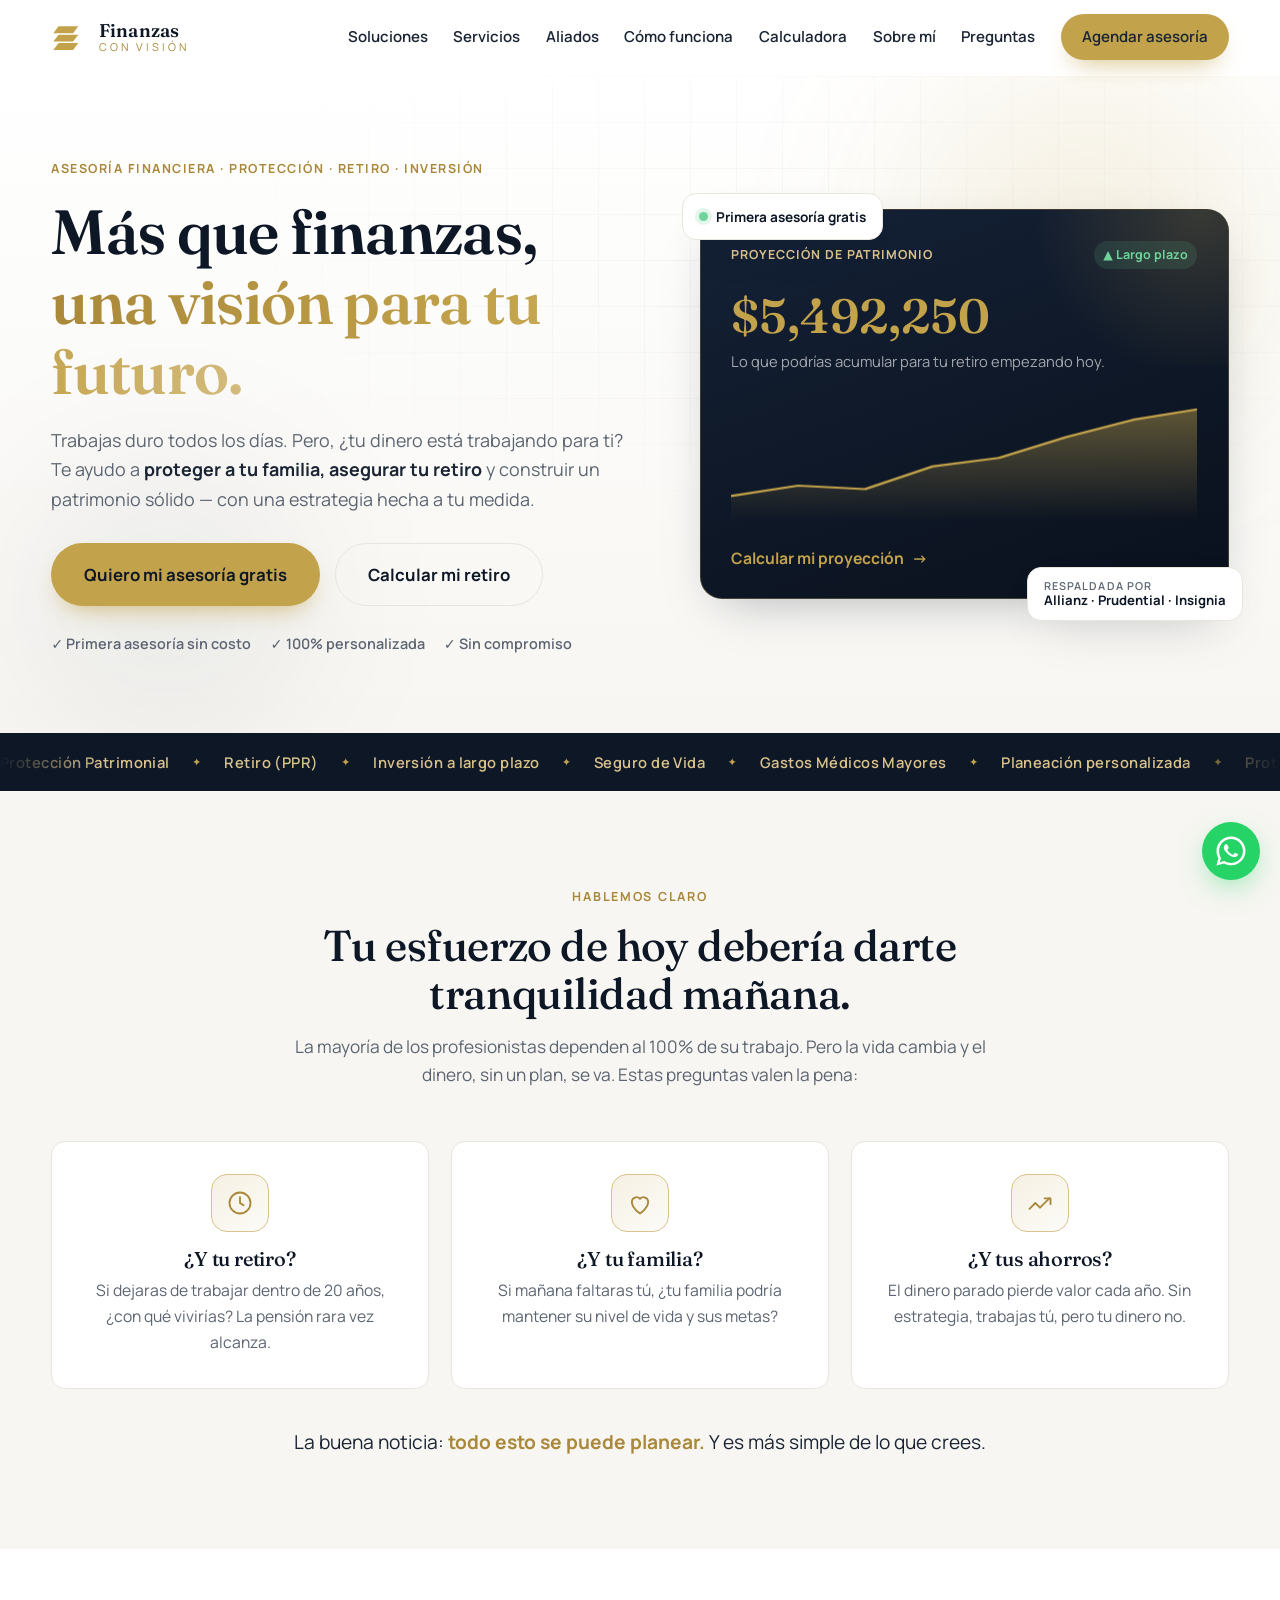
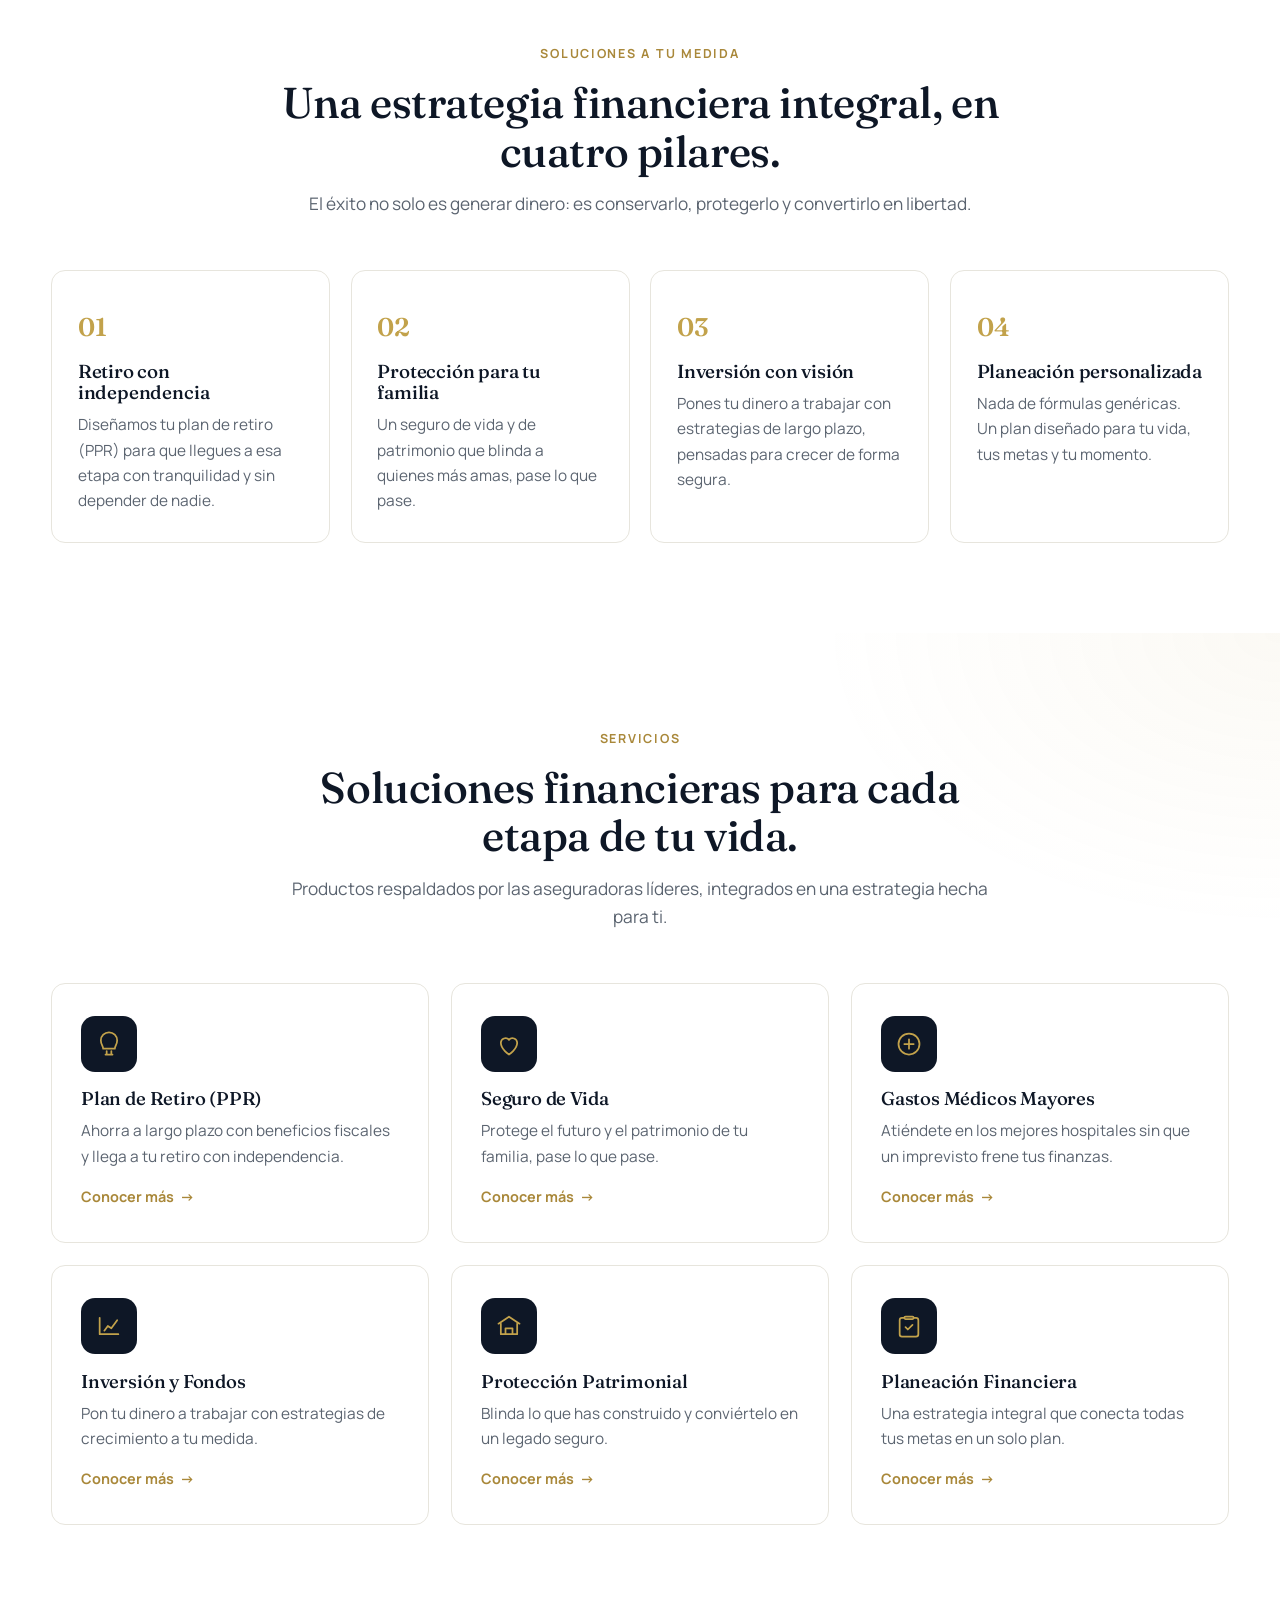
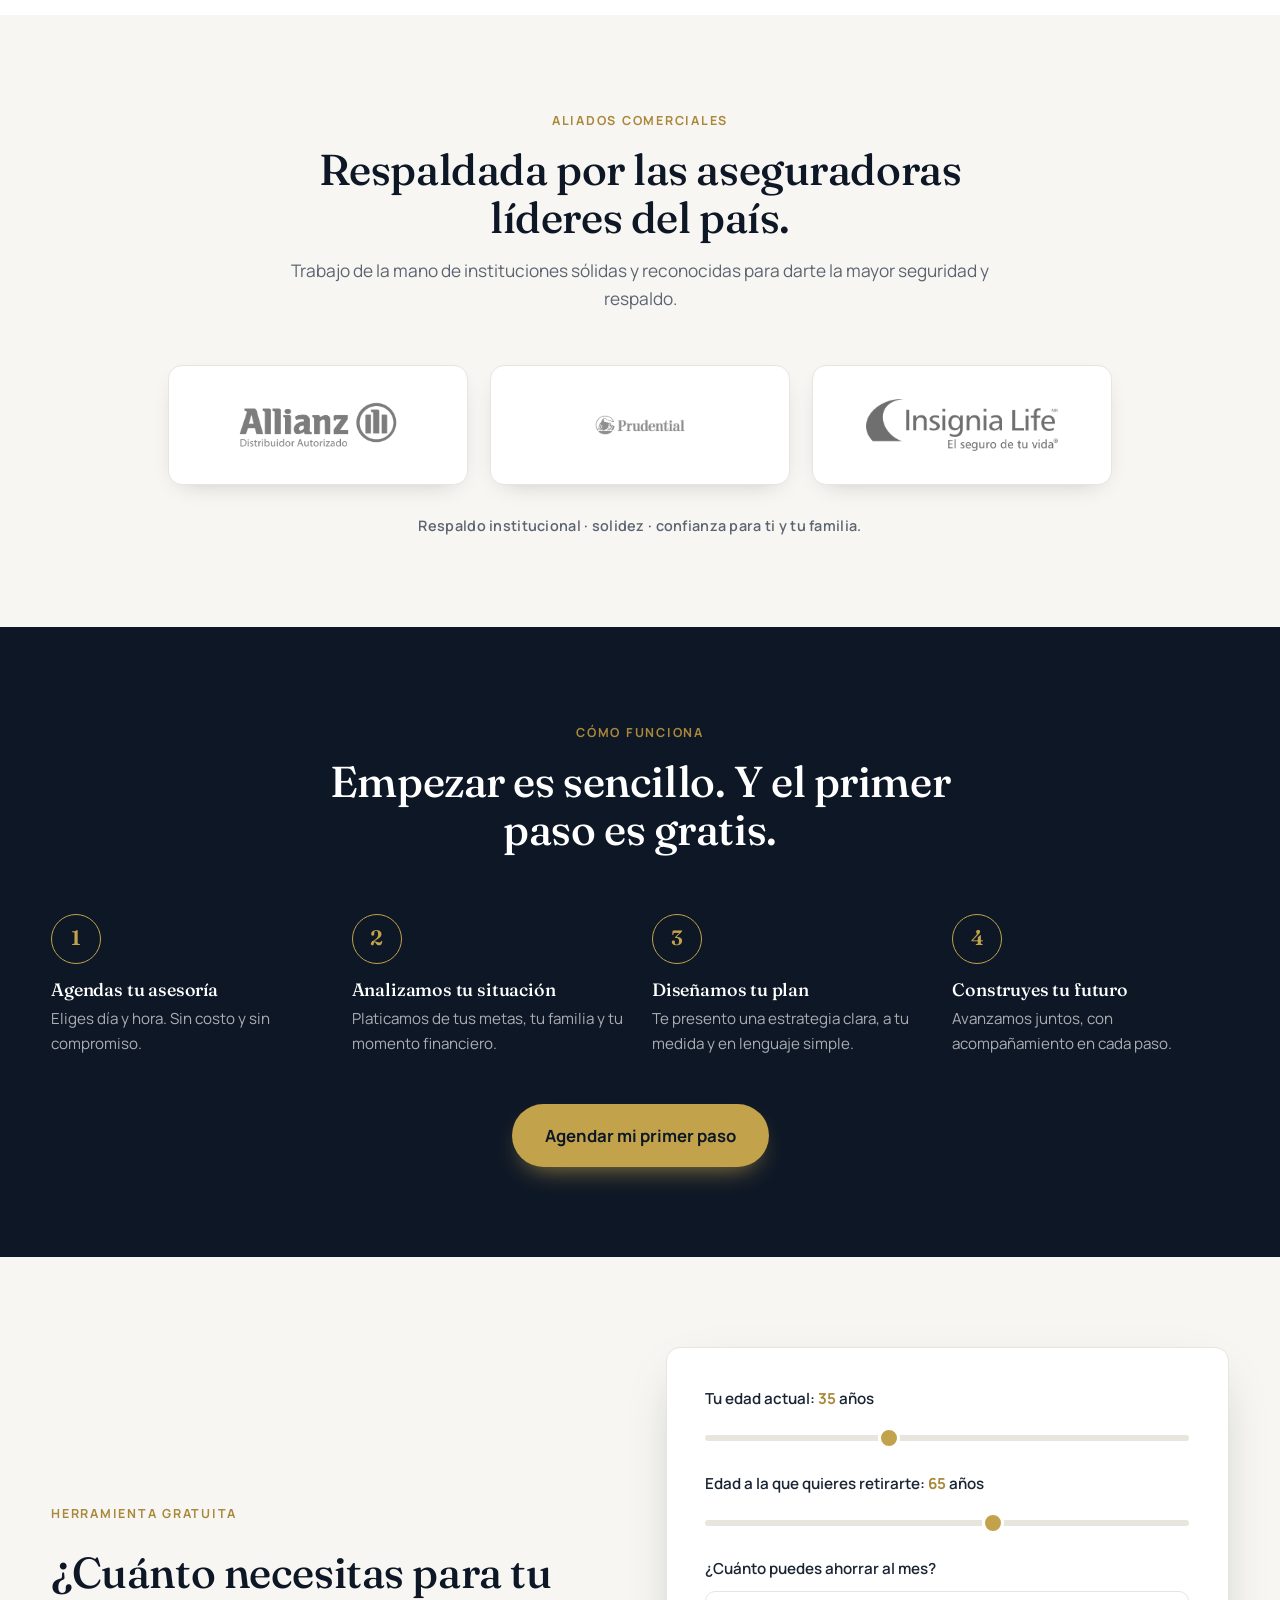
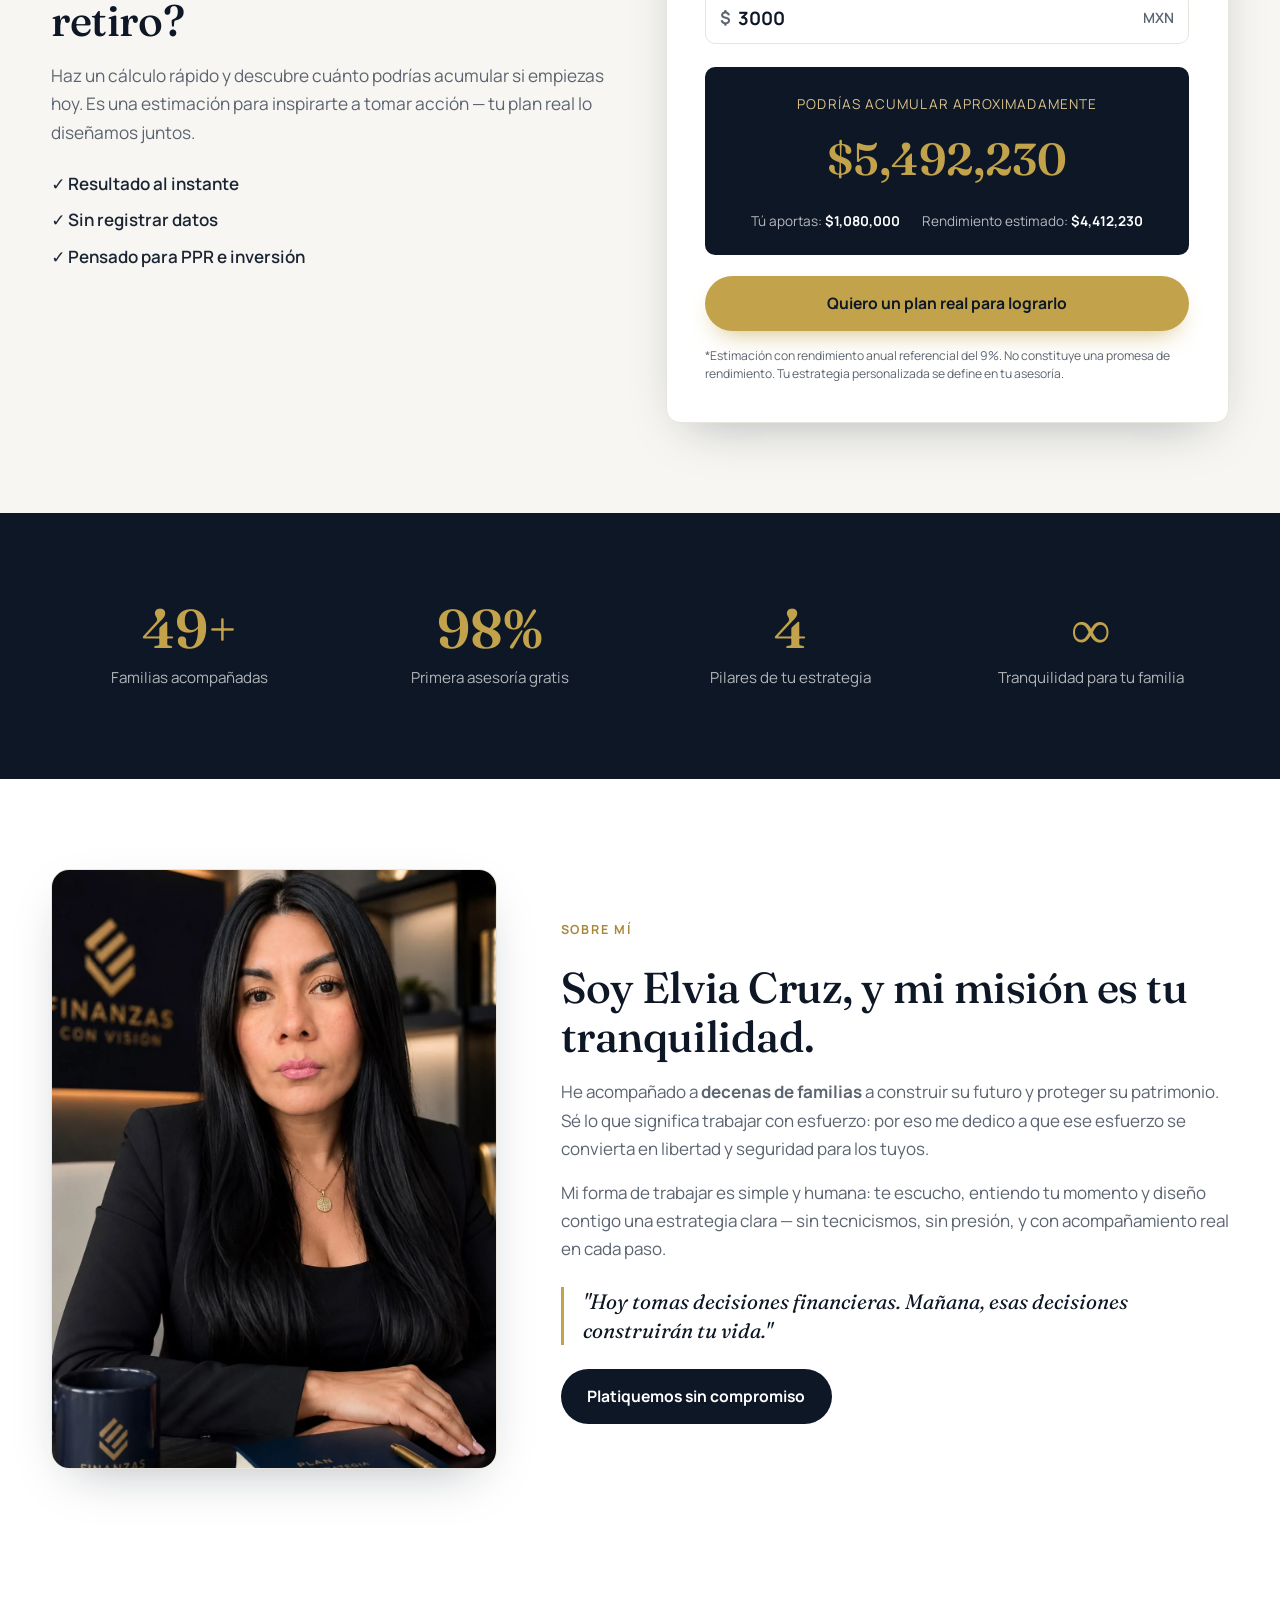
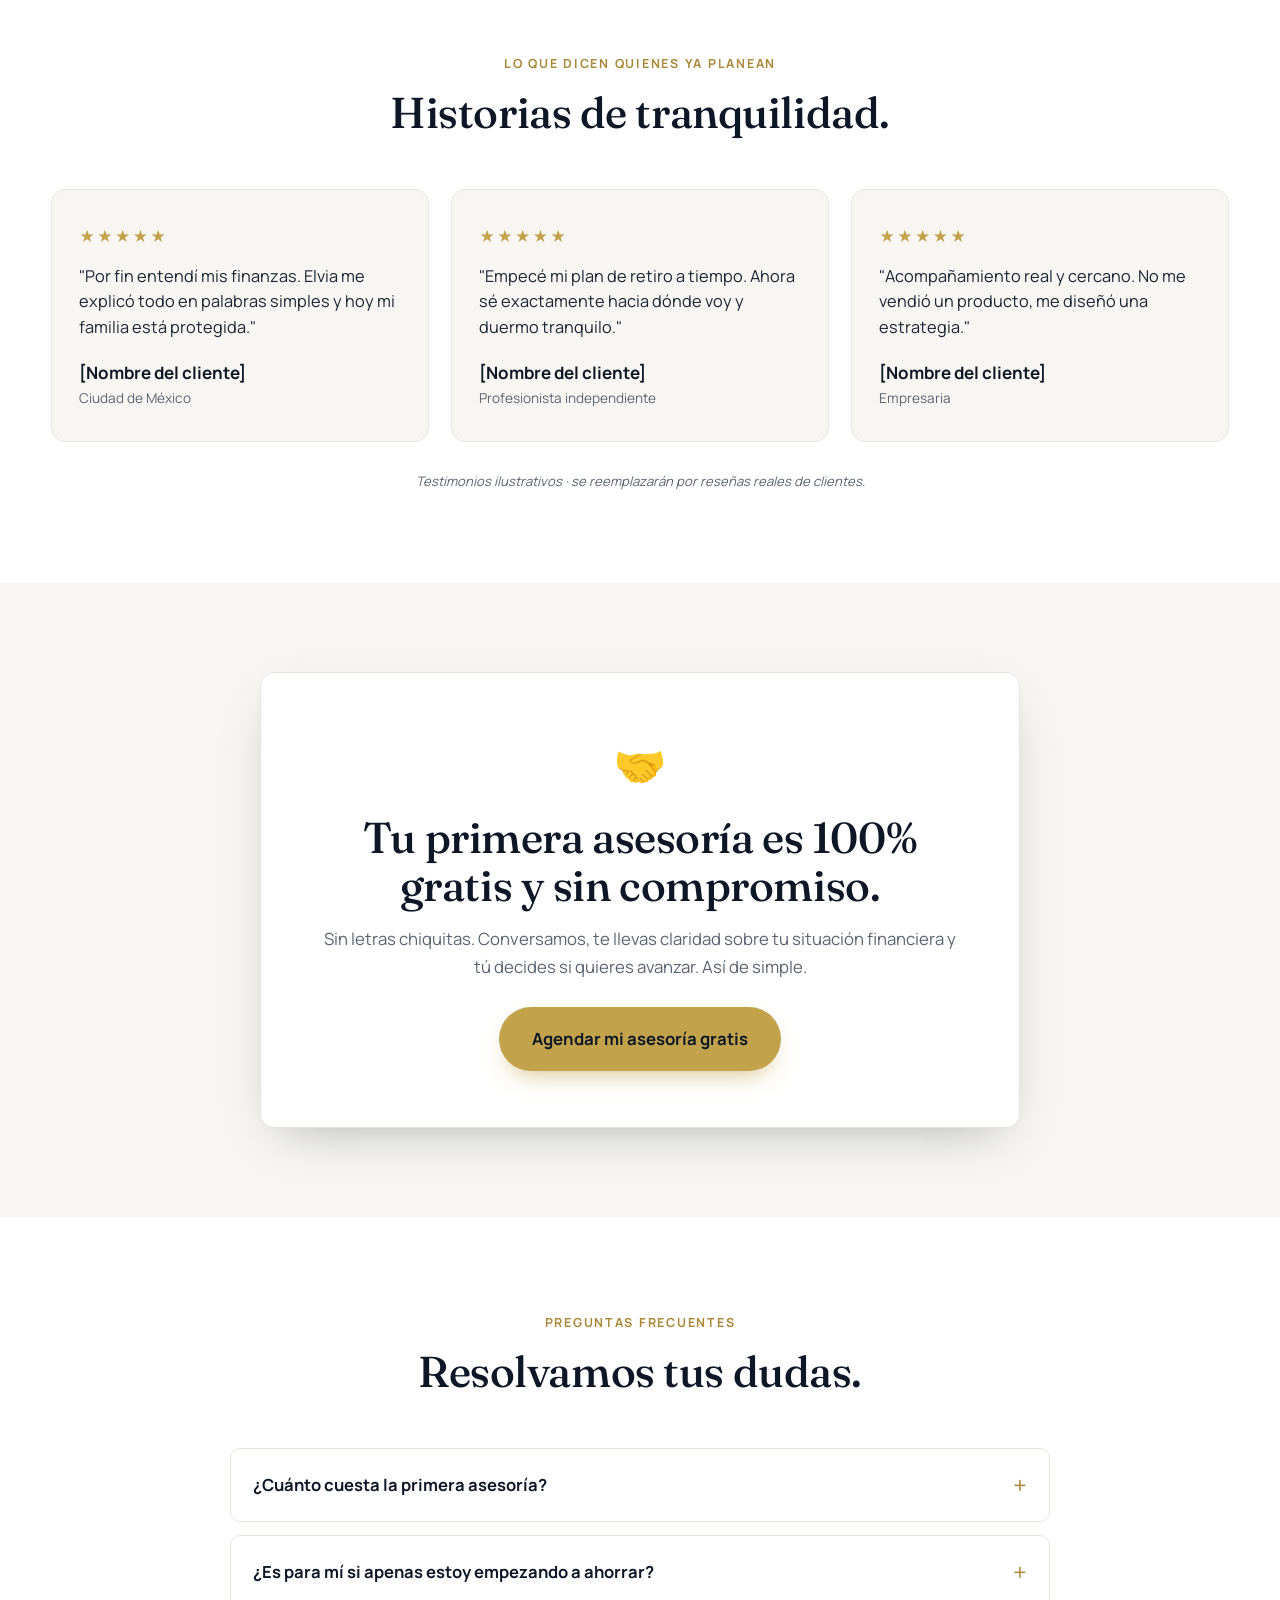
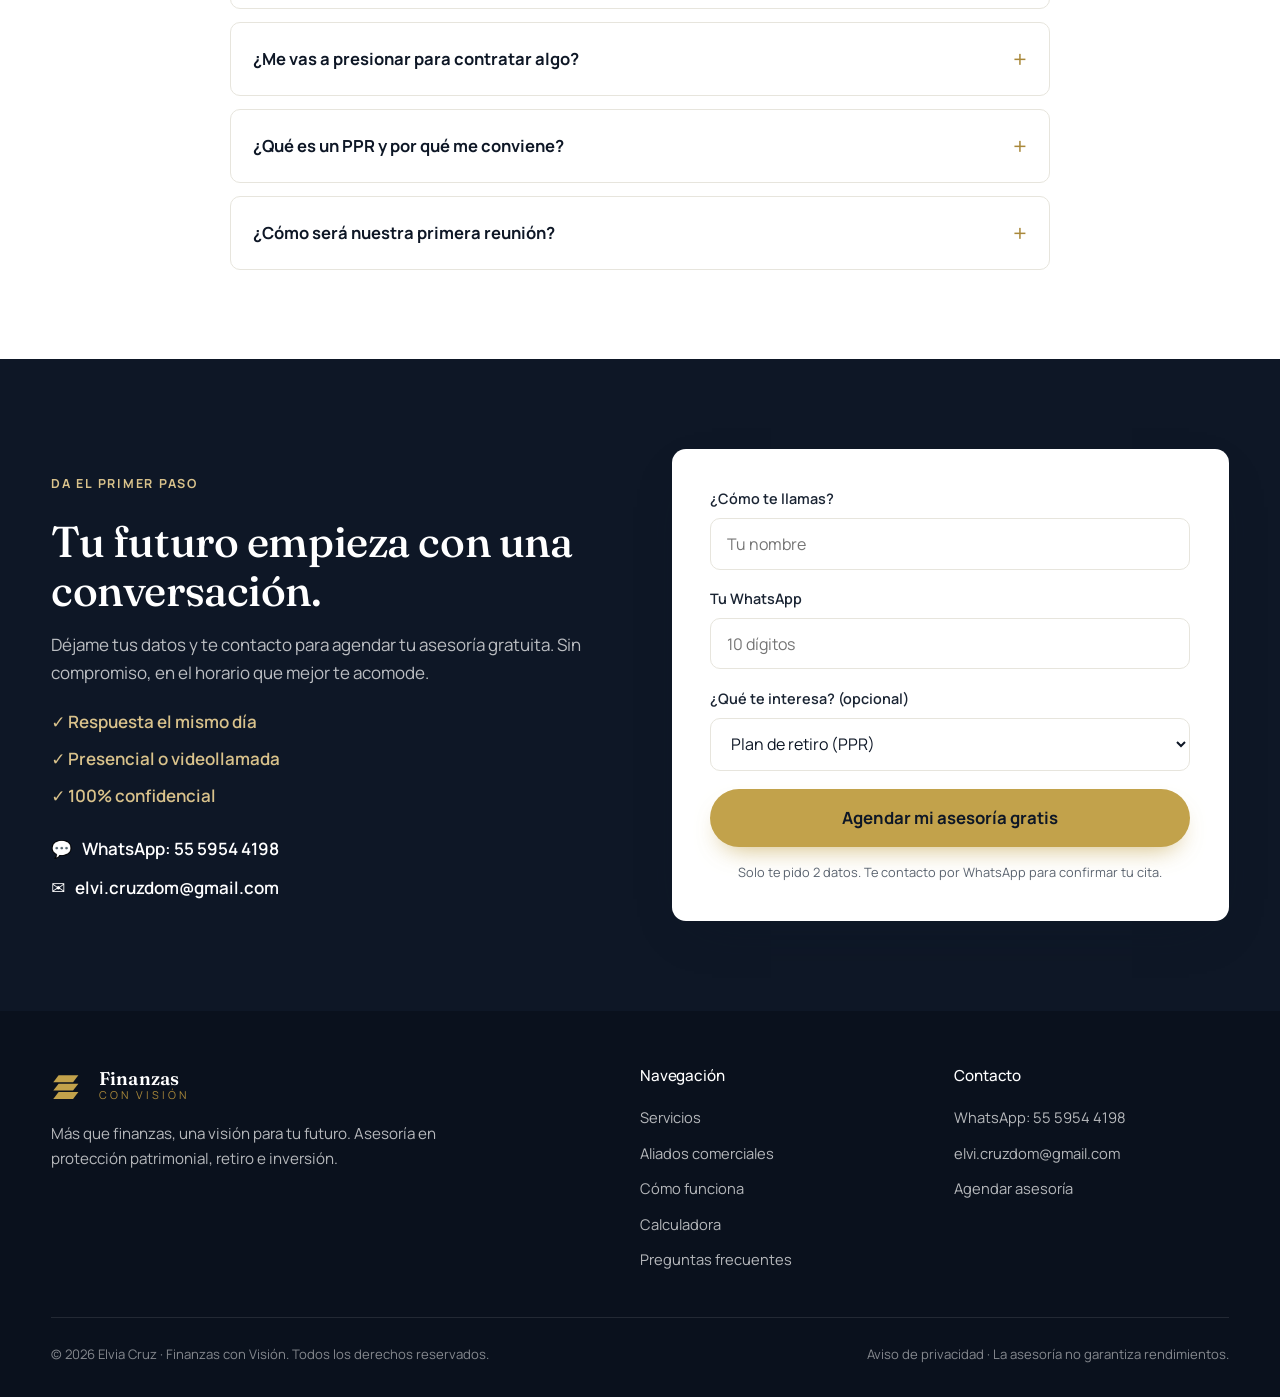
==== commit a08b4b68: "Add files via upload" ====
--- a/index.html
+++ b/index.html
@@ -20,6 +20,20 @@
 
   <link rel="icon" type="image/svg+xml" href="assets/logo.svg" />
   <link rel="stylesheet" href="css/index/index.css" />
+
+  <!-- Datos estructurados (SEO) -->
+  <script type="application/ld+json">
+  {"@context":"https://schema.org","@graph":[
+    {"@type":"FinancialService","name":"Elvia Cruz · Finanzas con Visión","description":"Asesoría financiera personalizada en protección patrimonial, retiro e inversión.","areaServed":"MX","priceRange":"Primera asesoría gratuita","telephone":"+525559544198","email":"elvi.cruzdom@gmail.com","provider":{"@type":"Person","name":"Elvia Cruz","jobTitle":"Asesora Financiera"}},
+    {"@type":"FAQPage","mainEntity":[
+      {"@type":"Question","name":"¿Cuánto cuesta la primera asesoría?","acceptedAnswer":{"@type":"Answer","text":"Nada. La primera asesoría es completamente gratuita y sin compromiso."}},
+      {"@type":"Question","name":"¿Es para mí si apenas estoy empezando a ahorrar?","acceptedAnswer":{"@type":"Answer","text":"Sí. Mientras antes empieces, mejor. Diseñamos un plan acorde a tu momento, sin importar con cuánto comiences."}},
+      {"@type":"Question","name":"¿Me vas a presionar para contratar algo?","acceptedAnswer":{"@type":"Answer","text":"Para nada. Te presento opciones claras y tú decides a tu ritmo."}},
+      {"@type":"Question","name":"¿Qué es un PPR y por qué me conviene?","acceptedAnswer":{"@type":"Answer","text":"Es un Plan Personal de Retiro: un instrumento para ahorrar a largo plazo con beneficios fiscales."}},
+      {"@type":"Question","name":"¿Cómo será nuestra primera reunión?","acceptedAnswer":{"@type":"Answer","text":"Puede ser presencial o por videollamada. Platicamos de tus metas y de ahí diseño tu estrategia."}}
+    ]}
+  ]}
+  </script>
 
   <!-- ===== META PIXEL (reemplazar PIXEL_ID) ===== -->
   <!-- <script>
@@ -298,7 +312,7 @@
             <img src="assets/Prudential-Financial-Logo.png" alt="Prudential" onerror="this.replaceWith(Object.assign(document.createElement('span'),{className:'partner-name',textContent:'Prudential'}))" />
           </div>
           <div class="partner">
-            <img src="assets/logo insignia.png" alt="Insignia Life" onerror="this.replaceWith(Object.assign(document.createElement('span'),{className:'partner-name',textContent:'Insignia Life'}))" />
+            <img src="assets/insignia.webp" alt="Insignia Life" onerror="this.replaceWith(Object.assign(document.createElement('span'),{className:'partner-name',textContent:'Insignia Life'}))" />
           </div>
         </div>
         <p class="partners-note reveal">Respaldo institucional · solidez · confianza para ti y tu familia.</p>
@@ -418,7 +432,7 @@
     <section class="section sobre-mi" id="sobre-mi">
       <div class="container sobre-grid">
         <div class="sobre-photo reveal">
-          <img src="assets/Elvy.jpeg" alt="Elvia Cruz en su oficina" width="480" height="600" />
+          <img src="assets/Elvy.webp" alt="Elvia Cruz en su oficina" width="480" height="600" loading="lazy" />
         </div>
         <div class="sobre-copy reveal" data-delay="120">
           <span class="kicker">Sobre mí</span>
@@ -534,21 +548,17 @@
         </div>
 
         <div class="agenda-card reveal" data-delay="120">
-          <form id="leadForm" class="lead-form" novalidate>
+          <form id="leadForm" class="lead-form" novalidate data-servicio="Asesoría financiera">
             <div class="field">
-              <label for="nombre">Nombre completo</label>
+              <label for="nombre">¿Cómo te llamas?</label>
               <input type="text" id="nombre" name="nombre" required placeholder="Tu nombre" autocomplete="name" />
             </div>
             <div class="field">
-              <label for="whatsapp">WhatsApp</label>
+              <label for="whatsapp">Tu WhatsApp</label>
               <input type="tel" id="whatsapp" name="whatsapp" required placeholder="10 dígitos" autocomplete="tel" inputmode="numeric" />
             </div>
             <div class="field">
-              <label for="email">Correo electrónico</label>
-              <input type="email" id="email" name="email" required placeholder="tucorreo@ejemplo.com" autocomplete="email" />
-            </div>
-            <div class="field">
-              <label for="interes">¿Qué te interesa?</label>
+              <label for="interes">¿Qué te interesa? (opcional)</label>
               <select id="interes" name="interes">
                 <option value="Retiro (PPR)">Plan de retiro (PPR)</option>
                 <option value="Protección / Seguro de Vida">Protección y seguro de vida</option>
@@ -558,7 +568,7 @@
               </select>
             </div>
             <button type="submit" class="btn btn-gold btn-block btn-lg" data-cta="form-submit">Agendar mi asesoría gratis</button>
-            <p class="form-note">Al enviar, te contacto por WhatsApp para confirmar tu cita.</p>
+            <p class="form-note">Solo te pido 2 datos. Te contacto por WhatsApp para confirmar tu cita.</p>
             <p class="form-success" id="formSuccess" hidden>✓ ¡Listo! Te redirijo a WhatsApp para confirmar tu asesoría…</p>
           </form>
 
@@ -605,6 +615,14 @@
     </div>
   </footer>
 
+  <!-- ============ CTA FIJO MÓVIL ============ -->
+  <div class="mobile-cta">
+    <a href="#agenda" class="btn btn-gold mcta-main" data-cta="mobilebar-agenda">Agendar gratis</a>
+    <a href="https://wa.me/525559544198?text=Hola%20Elvia%2C%20me%20gustar%C3%ADa%20informaci%C3%B3n" class="mcta-wa" target="_blank" rel="noopener" aria-label="WhatsApp">
+      <svg viewBox="0 0 32 32" width="24" height="24" fill="currentColor" aria-hidden="true"><path d="M16 .5C7.4.5.5 7.4.5 16c0 2.8.7 5.4 2 7.7L.5 31.5l8-2.1c2.2 1.2 4.8 1.9 7.5 1.9 8.6 0 15.5-6.9 15.5-15.5S24.6.5 16 .5zm0 28.3c-2.4 0-4.7-.6-6.7-1.8l-.5-.3-4.7 1.2 1.3-4.6-.3-.5C3.9 20.8 3.3 18.5 3.3 16 3.3 9 9 3.3 16 3.3S28.7 9 28.7 16 23 28.8 16 28.8z"/></svg>
+    </a>
+  </div>
+
   <!-- ============ WHATSAPP FLOTANTE ============ -->
   <a href="https://wa.me/525559544198?text=Hola%20Elvia%2C%20me%20gustar%C3%ADa%20informaci%C3%B3n%20sobre%20mi%20asesor%C3%ADa%20financiera" class="wa-float" target="_blank" rel="noopener" aria-label="Escríbeme por WhatsApp">
     <svg viewBox="0 0 32 32" width="30" height="30" fill="currentColor" aria-hidden="true"><path d="M16 .5C7.4.5.5 7.4.5 16c0 2.8.7 5.4 2 7.7L.5 31.5l8-2.1c2.2 1.2 4.8 1.9 7.5 1.9 8.6 0 15.5-6.9 15.5-15.5S24.6.5 16 .5zm0 28.3c-2.4 0-4.7-.6-6.7-1.8l-.5-.3-4.7 1.2 1.3-4.6-.3-.5C3.9 20.8 3.3 18.5 3.3 16 3.3 9 9 3.3 16 3.3S28.7 9 28.7 16 23 28.8 16 28.8zm7.4-9.5c-.4-.2-2.4-1.2-2.7-1.3-.4-.1-.6-.2-.9.2-.3.4-1 1.3-1.3 1.6-.2.2-.5.3-.9.1-.4-.2-1.7-.6-3.2-2-1.2-1-2-2.4-2.2-2.8-.2-.4 0-.6.2-.8l.6-.7c.2-.2.3-.4.4-.6.1-.2 0-.5 0-.7-.1-.2-.9-2.1-1.2-2.9-.3-.8-.6-.7-.9-.7h-.7c-.2 0-.6.1-1 .5-.3.4-1.3 1.3-1.3 3.1s1.3 3.6 1.5 3.8c.2.2 2.6 4 6.3 5.5.9.4 1.6.6 2.1.8.9.3 1.7.2 2.3.1.7-.1 2.4-1 2.7-1.9.3-.9.3-1.7.2-1.9-.1-.2-.3-.3-.7-.5z"/></svg>
--- a/css/index/index.css
+++ b/css/index/index.css
@@ -311,6 +311,13 @@
 
 /* ---------- Barra de progreso de scroll ---------- */
 .scroll-progress { position: fixed; top: 0; left: 0; height: 3px; width: 0%; z-index: 300; background: linear-gradient(90deg, var(--gold-deep), var(--gold), var(--gold-soft)); transition: width .1s linear; }
+
+/* ---------- CTA fijo móvil ---------- */
+.mobile-cta { display: none; position: fixed; left: 0; right: 0; bottom: 0; z-index: 250; gap: .6rem; padding: .65rem .9rem calc(.65rem + env(safe-area-inset-bottom)); background: rgba(255,255,255,.92); backdrop-filter: blur(12px); border-top: 1px solid var(--line); box-shadow: 0 -10px 30px -18px rgba(14,23,38,.5); }
+.mcta-main { flex: 1; }
+.mcta-wa { flex-shrink: 0; width: 52px; display: flex; align-items: center; justify-content: center; border-radius: 12px; background: #25d366; color: #fff; transition: transform .2s var(--ease); }
+.mcta-wa:hover { transform: translateY(-2px); }
+.mcta-wa svg { width: 24px; height: 24px; }
 
 /* ---------- Servicios ---------- */
 .servicios { background:
@@ -360,7 +367,9 @@
 }
 
 @media (max-width: 720px) {
-  body { font-size: 16px; }
+  body { font-size: 16px; padding-bottom: 74px; }
+  .mobile-cta { display: flex; }
+  .wa-float { display: none; }
   .nav {
     position: fixed; inset: 0 0 0 auto; width: min(82%, 320px); height: 100dvh;
     background: #fff; flex-direction: column; align-items: flex-start; justify-content: flex-start;
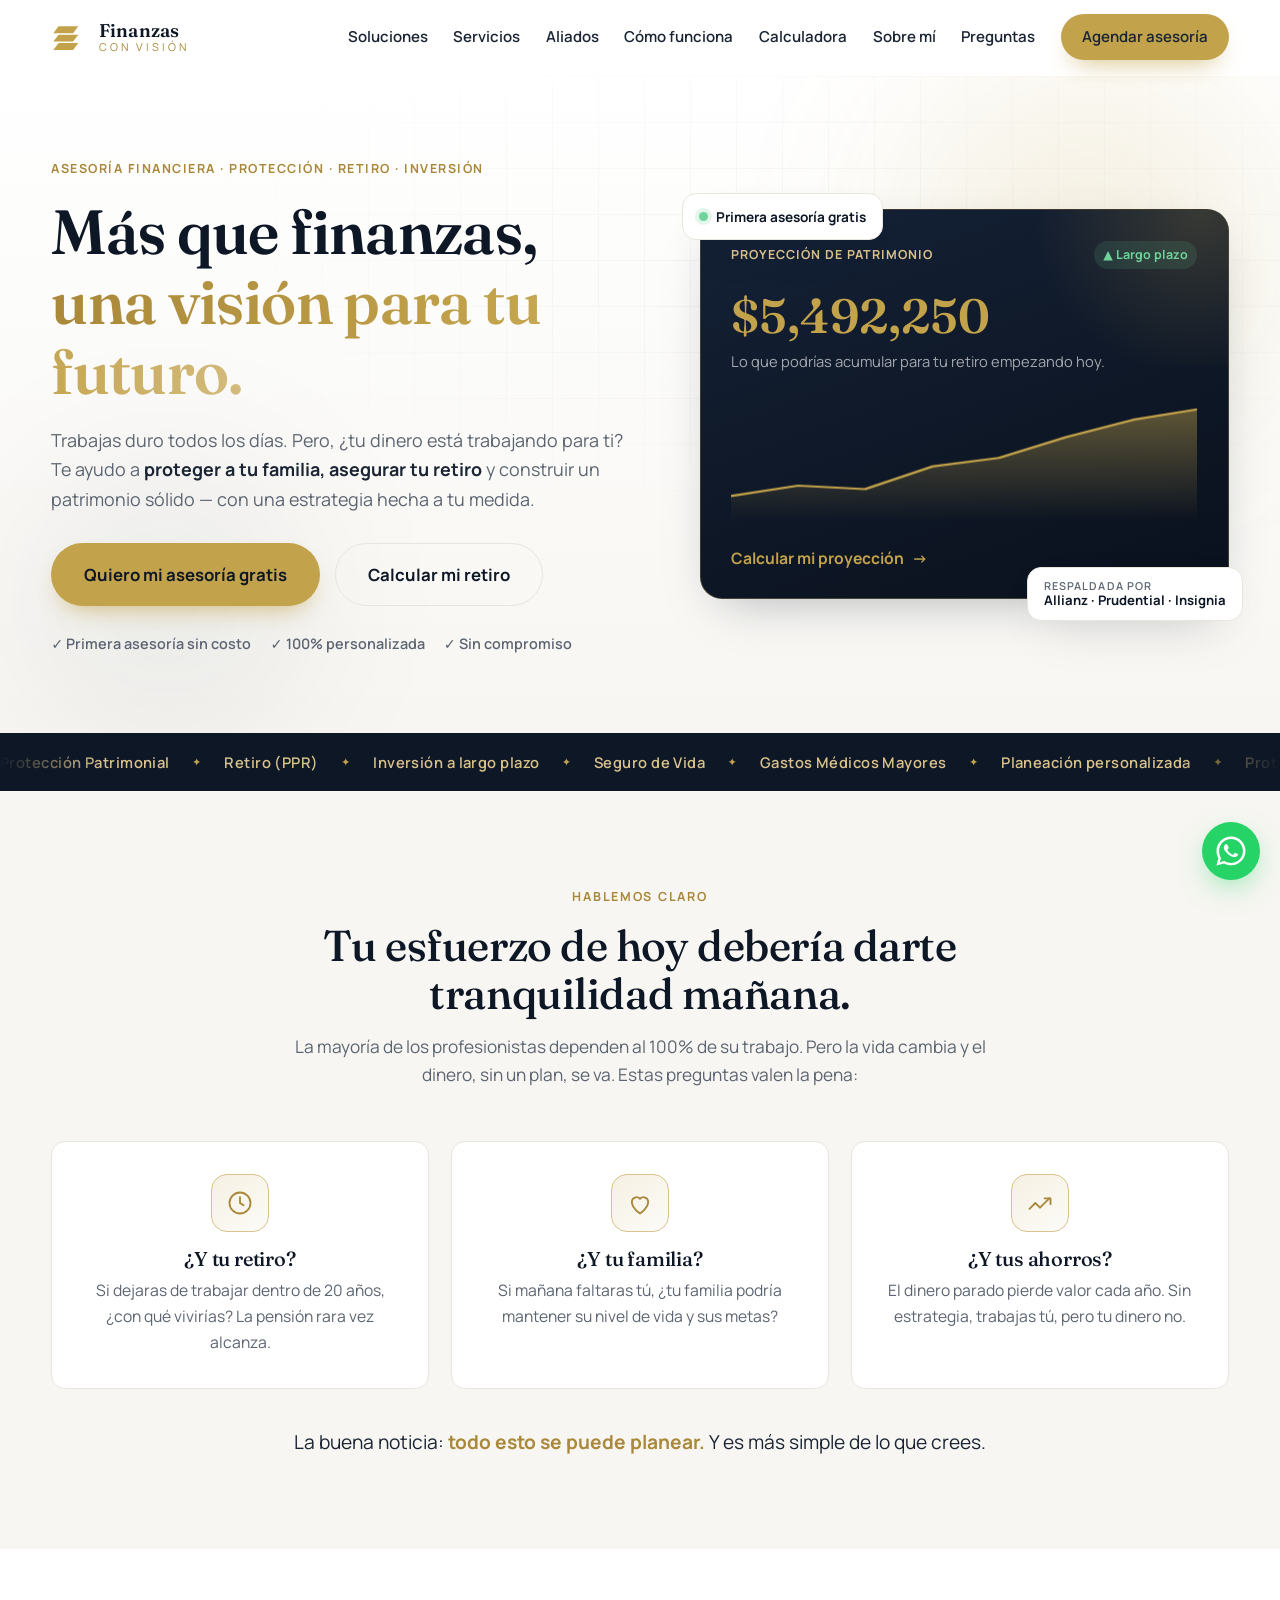
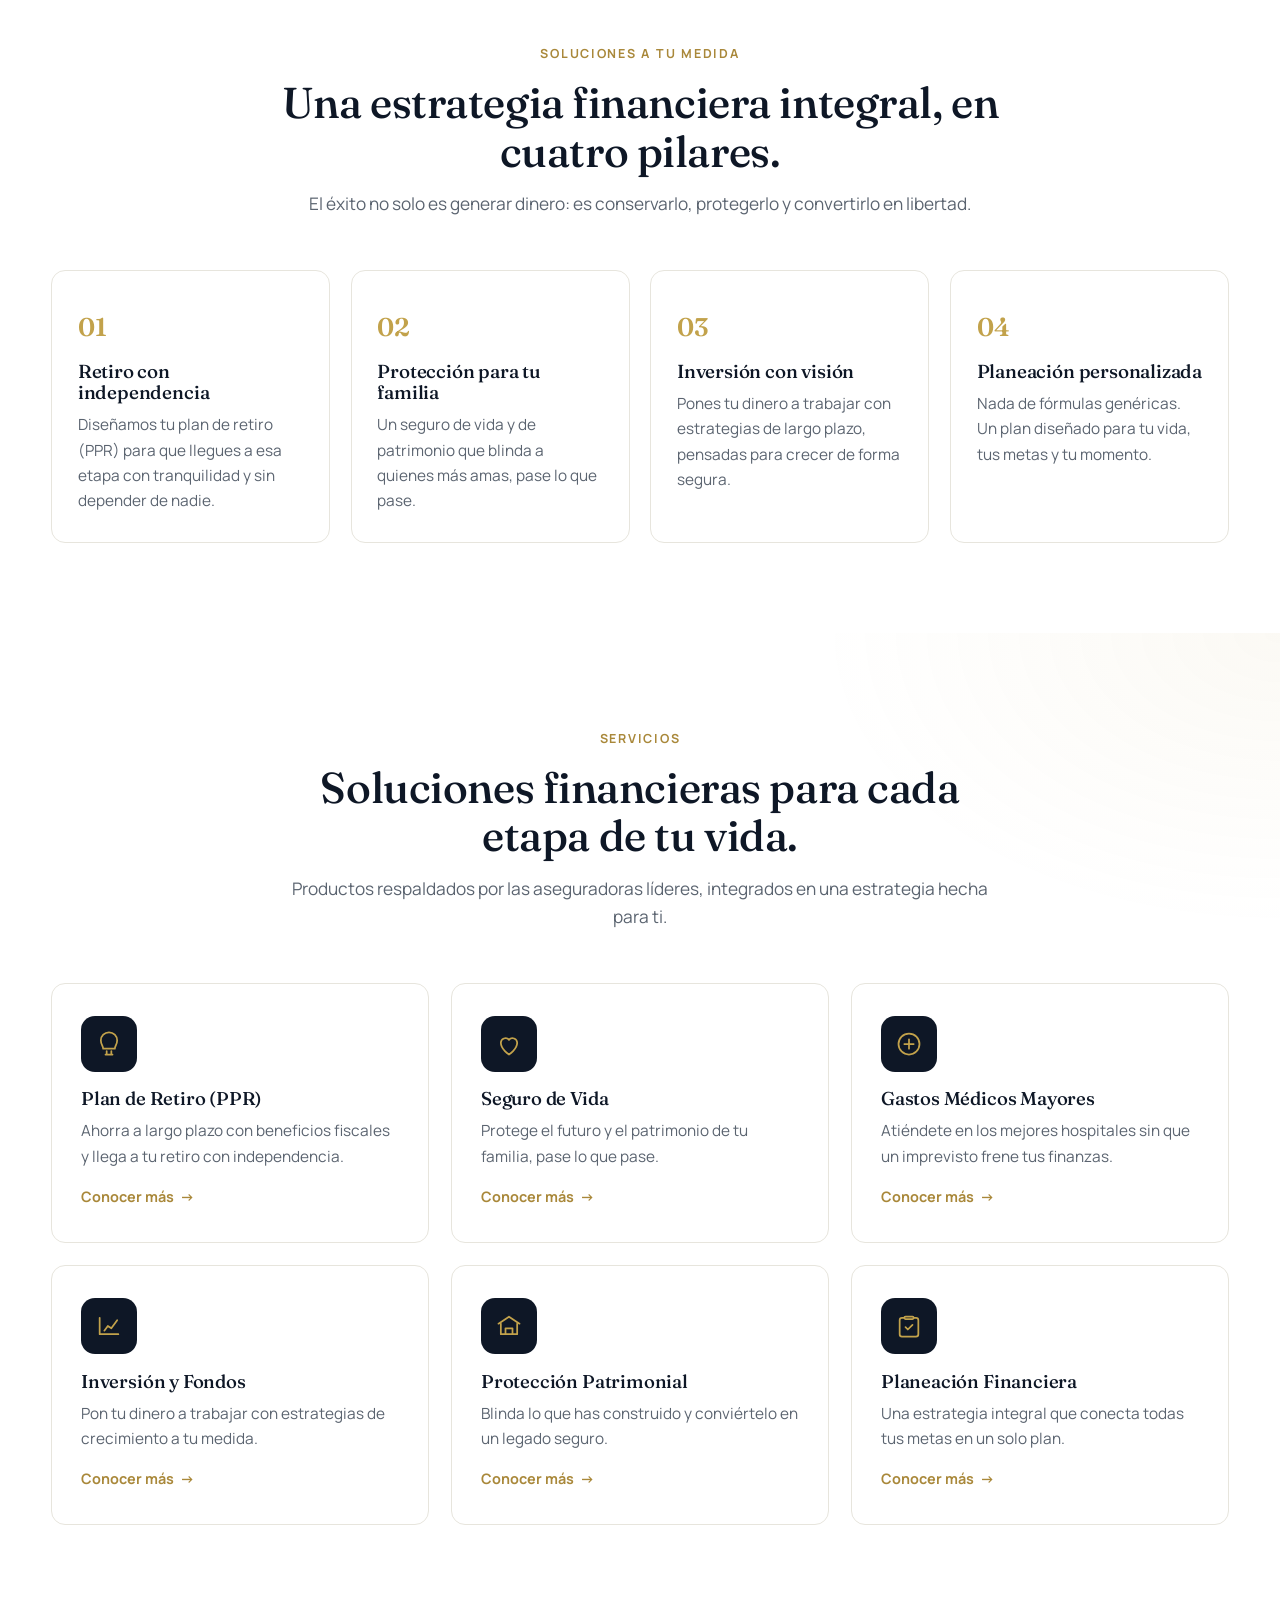
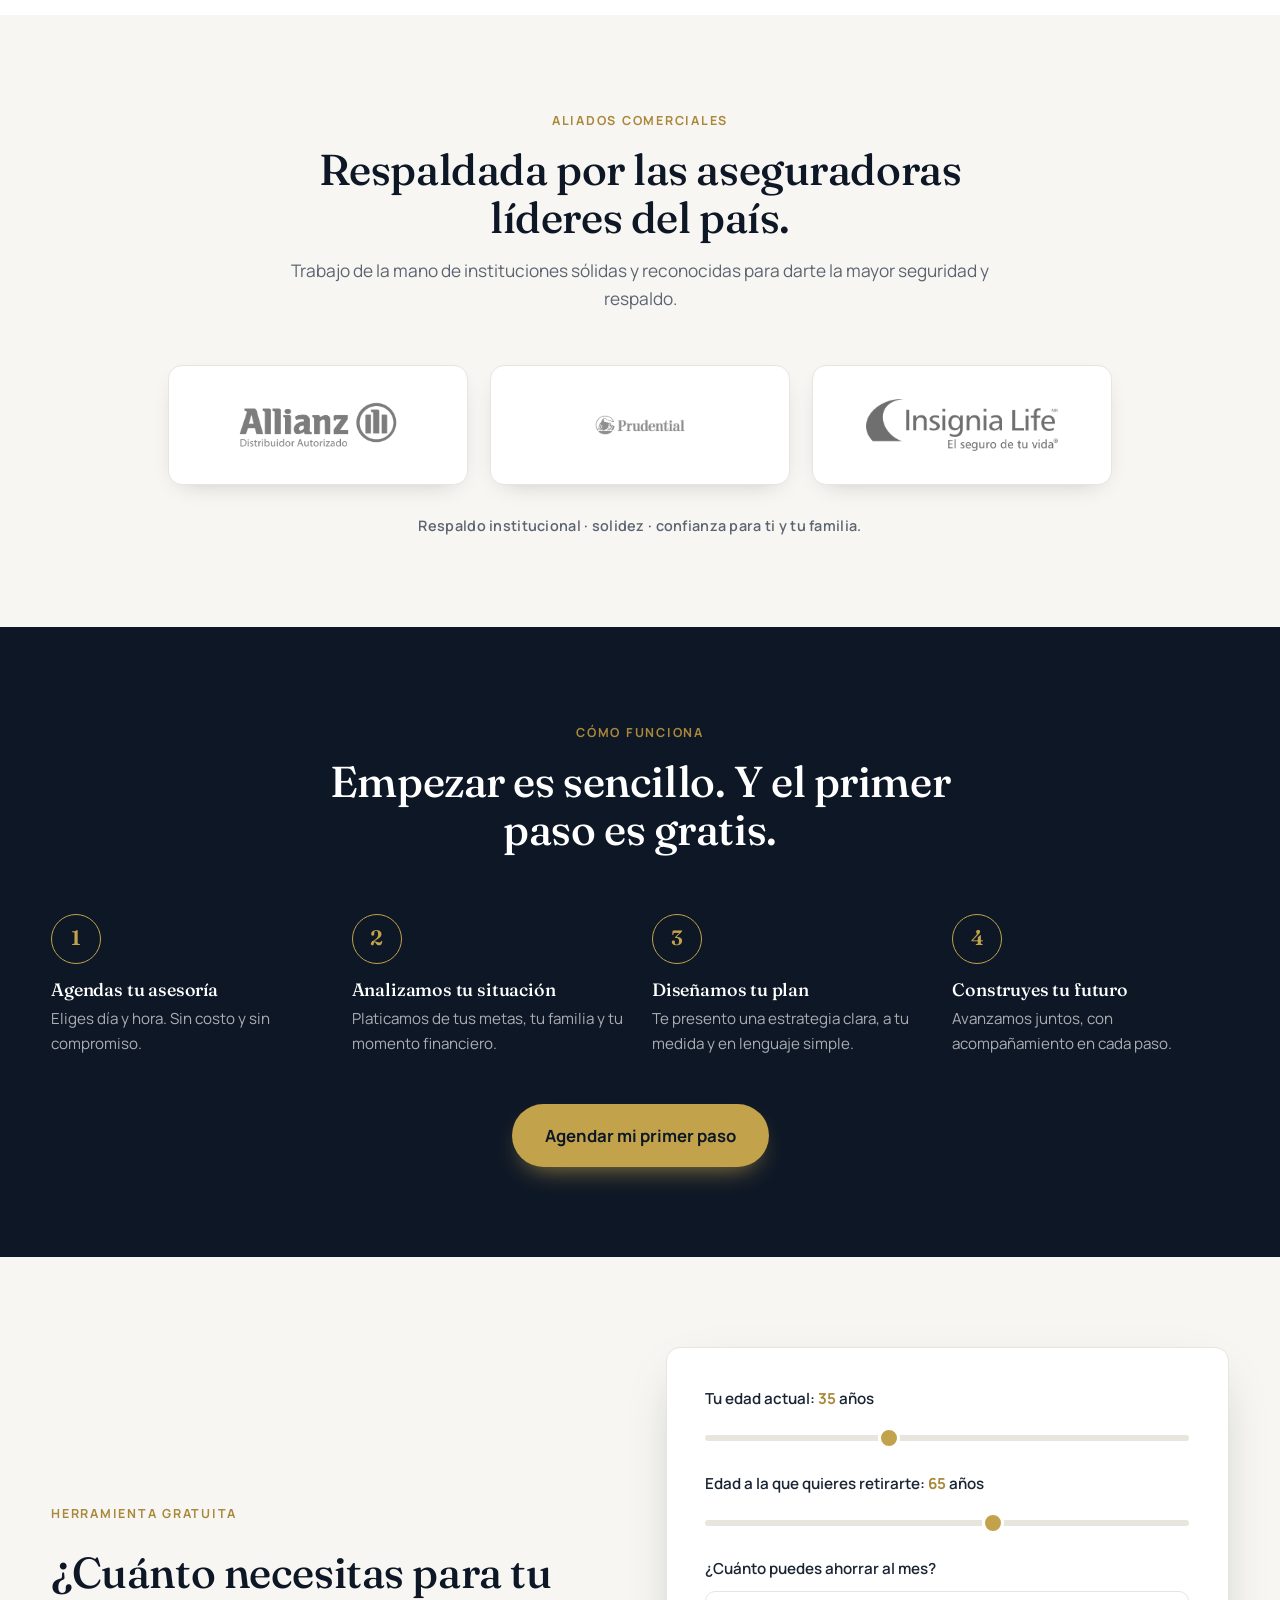
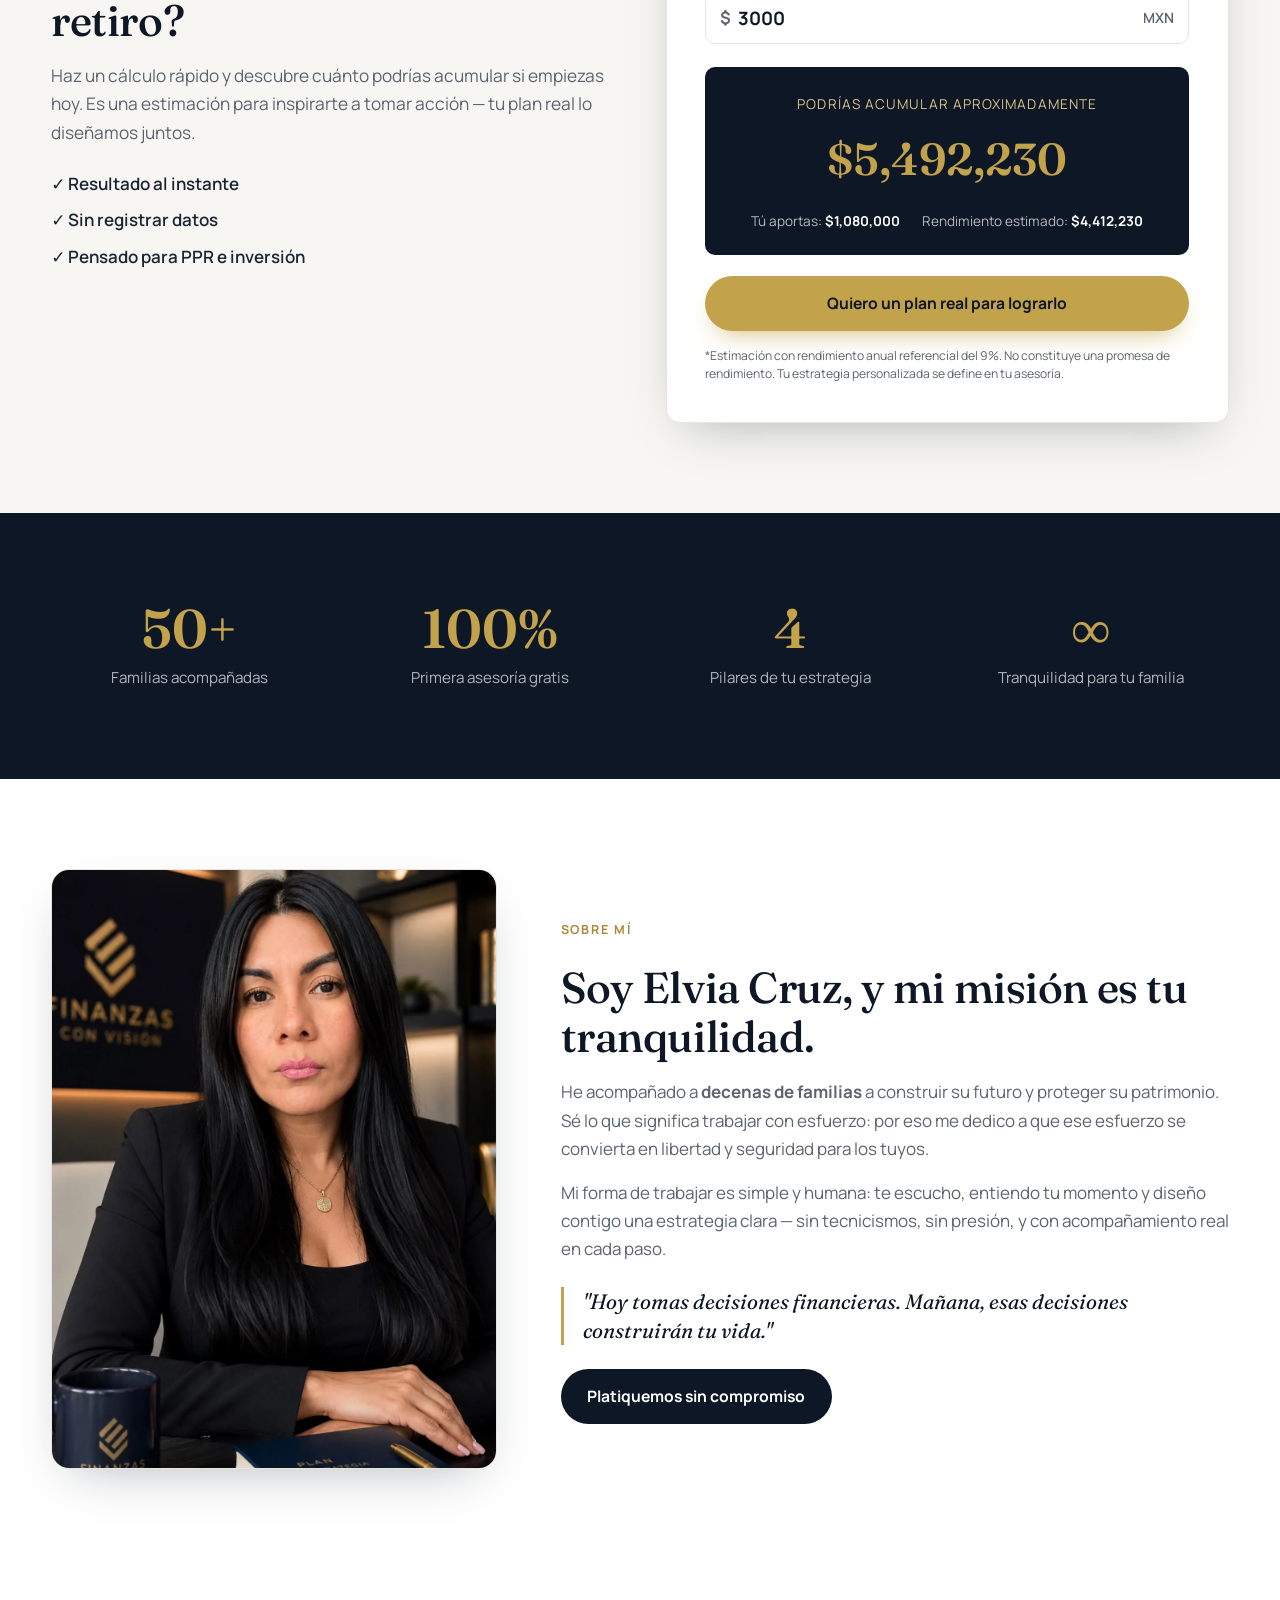
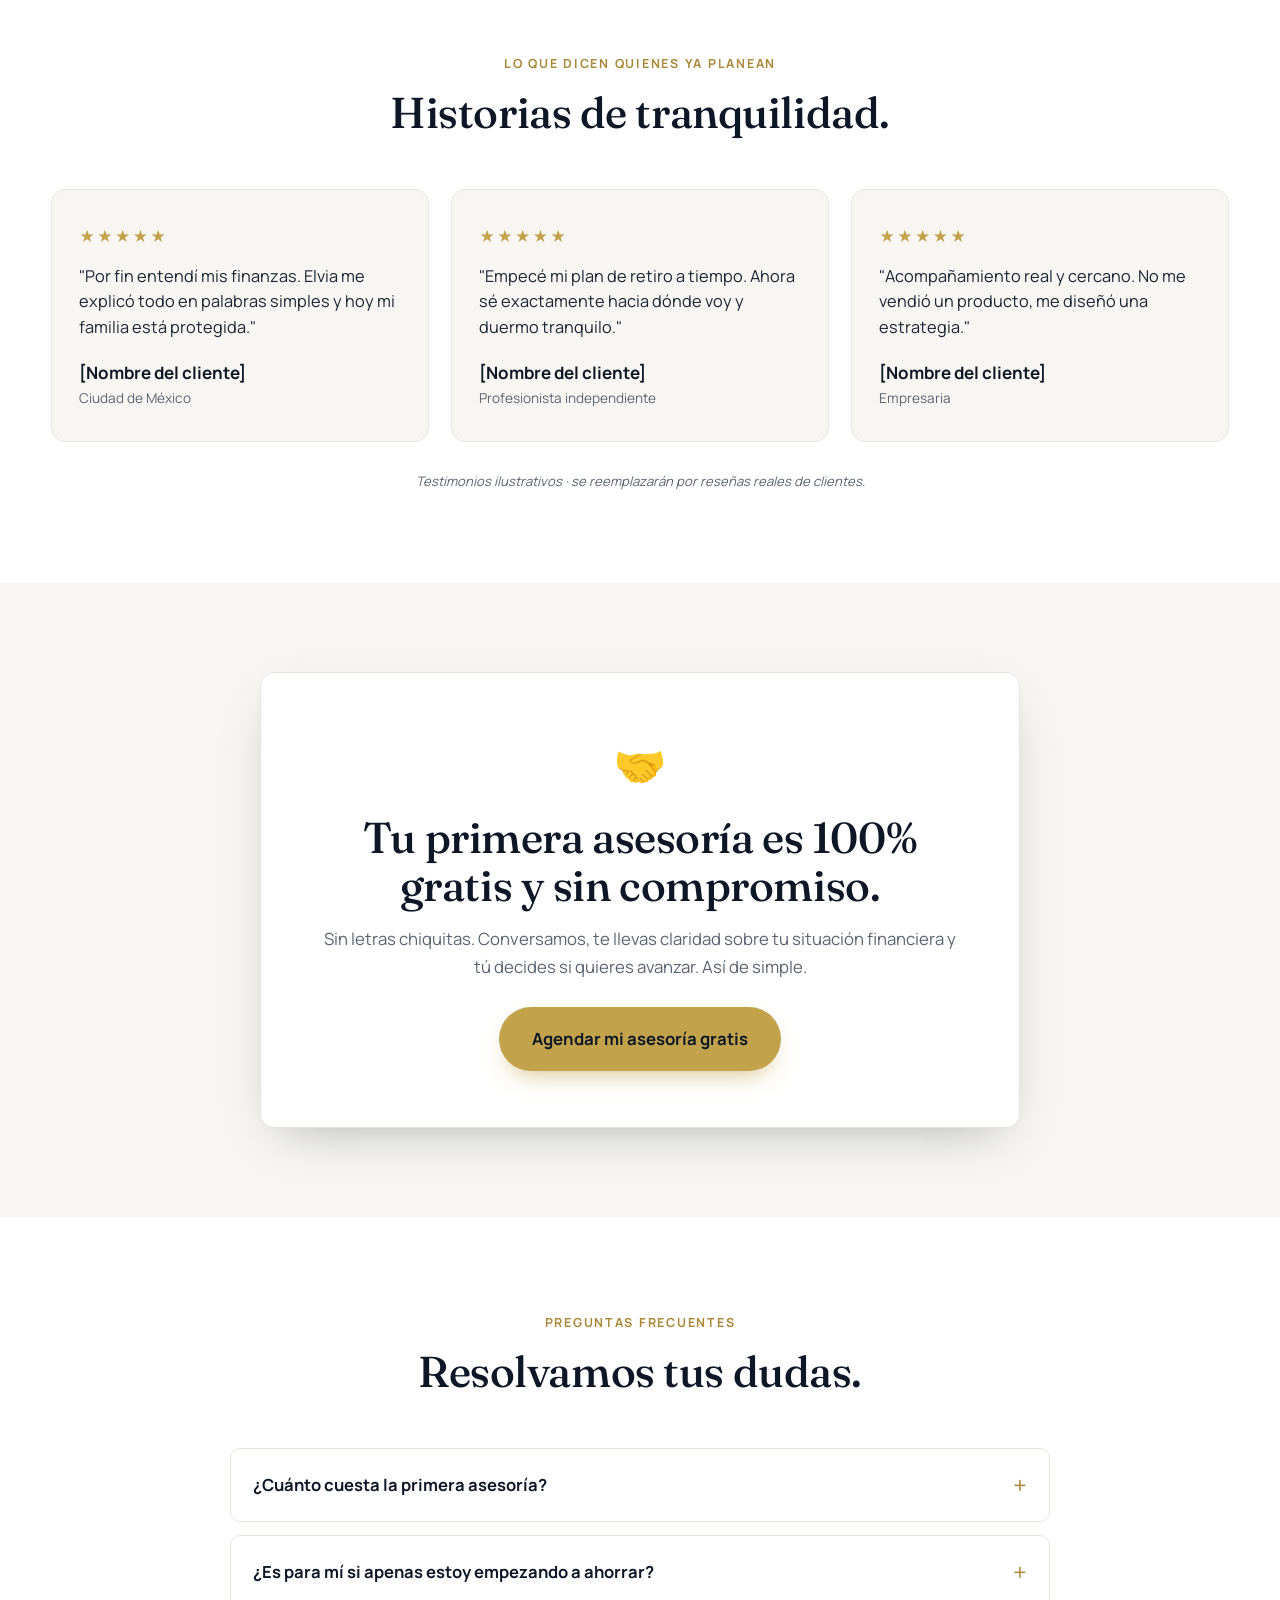
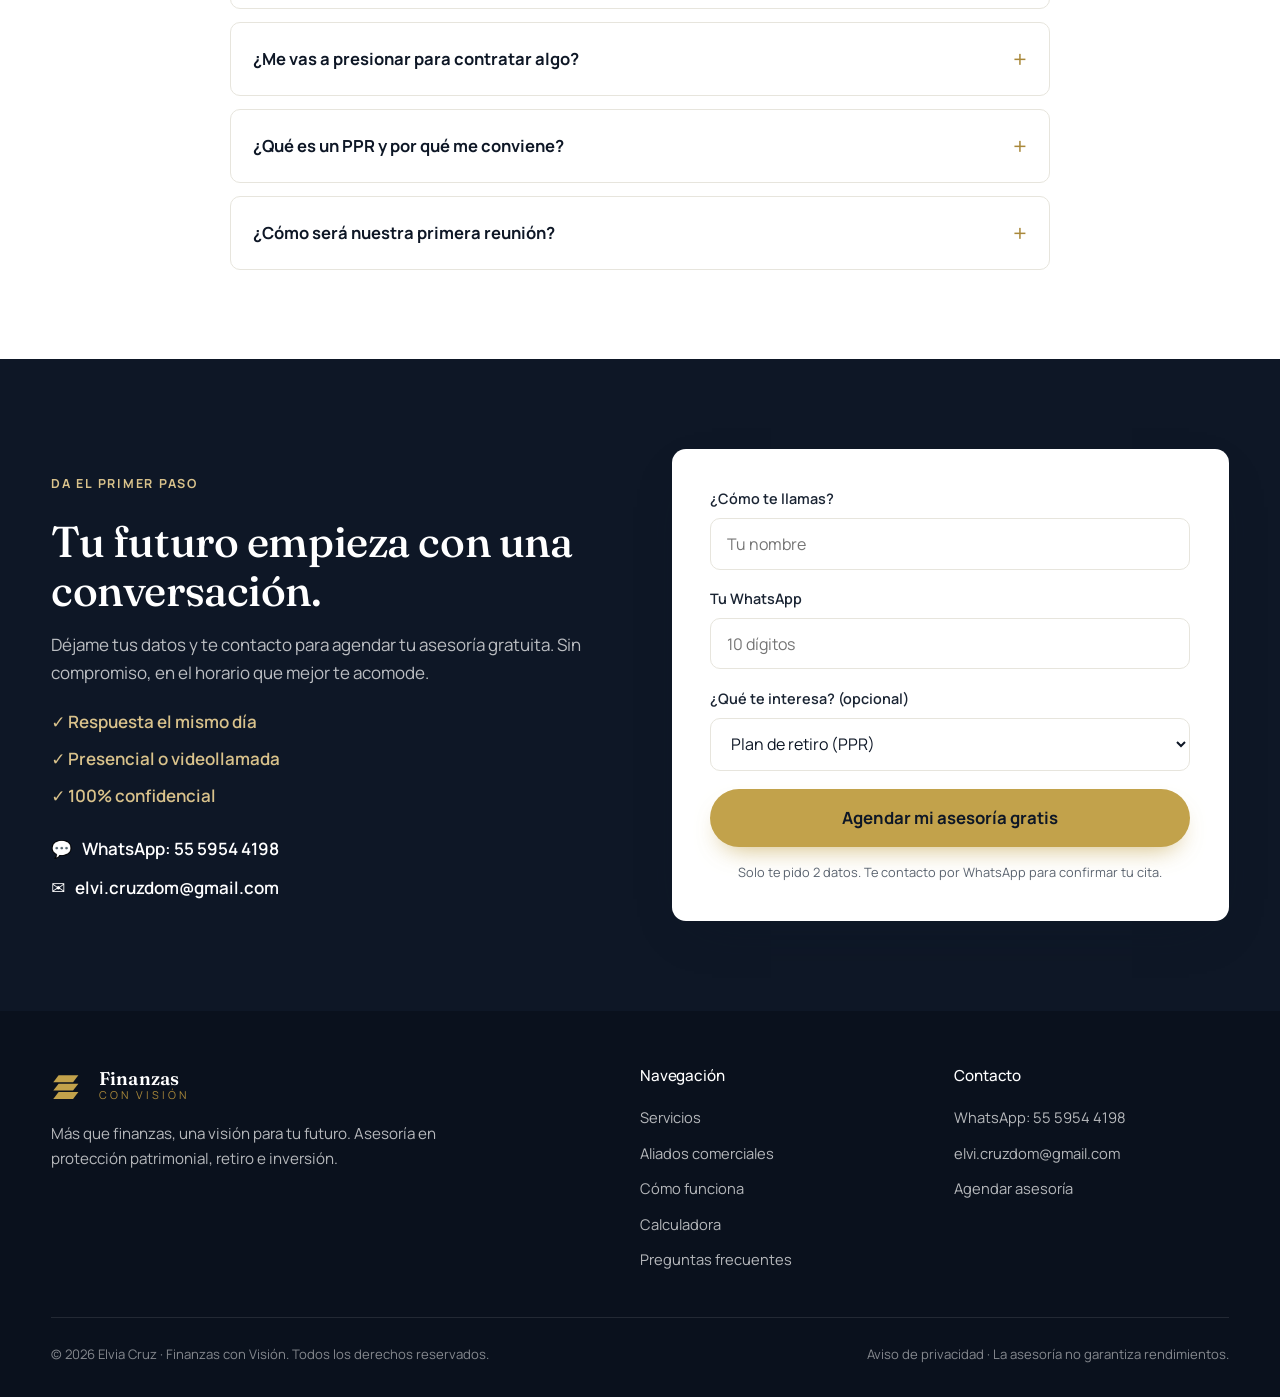
==== commit 8a774eae: "Add files via upload" ====
--- a/index.html
+++ b/index.html
@@ -19,7 +19,7 @@
   <link href="https://fonts.googleapis.com/css2?family=Fraunces:opsz,wght@9..144,400;9..144,500;9..144,600&family=Manrope:wght@400;500;600;700&display=swap" rel="stylesheet" />
 
   <link rel="icon" type="image/svg+xml" href="assets/logo.svg" />
-  <link rel="stylesheet" href="css/index/index.css" />
+  <link rel="stylesheet" href="css/index/index.css?v=3" />
 
   <!-- Datos estructurados (SEO) -->
   <script type="application/ld+json">
@@ -628,6 +628,6 @@
     <svg viewBox="0 0 32 32" width="30" height="30" fill="currentColor" aria-hidden="true"><path d="M16 .5C7.4.5.5 7.4.5 16c0 2.8.7 5.4 2 7.7L.5 31.5l8-2.1c2.2 1.2 4.8 1.9 7.5 1.9 8.6 0 15.5-6.9 15.5-15.5S24.6.5 16 .5zm0 28.3c-2.4 0-4.7-.6-6.7-1.8l-.5-.3-4.7 1.2 1.3-4.6-.3-.5C3.9 20.8 3.3 18.5 3.3 16 3.3 9 9 3.3 16 3.3S28.7 9 28.7 16 23 28.8 16 28.8zm7.4-9.5c-.4-.2-2.4-1.2-2.7-1.3-.4-.1-.6-.2-.9.2-.3.4-1 1.3-1.3 1.6-.2.2-.5.3-.9.1-.4-.2-1.7-.6-3.2-2-1.2-1-2-2.4-2.2-2.8-.2-.4 0-.6.2-.8l.6-.7c.2-.2.3-.4.4-.6.1-.2 0-.5 0-.7-.1-.2-.9-2.1-1.2-2.9-.3-.8-.6-.7-.9-.7h-.7c-.2 0-.6.1-1 .5-.3.4-1.3 1.3-1.3 3.1s1.3 3.6 1.5 3.8c.2.2 2.6 4 6.3 5.5.9.4 1.6.6 2.1.8.9.3 1.7.2 2.3.1.7-.1 2.4-1 2.7-1.9.3-.9.3-1.7.2-1.9-.1-.2-.3-.3-.7-.5z"/></svg>
   </a>
 
-  <script src="js/index/index.js" defer></script>
+  <script src="js/index/index.js?v=3" defer></script>
 </body>
 </html>
